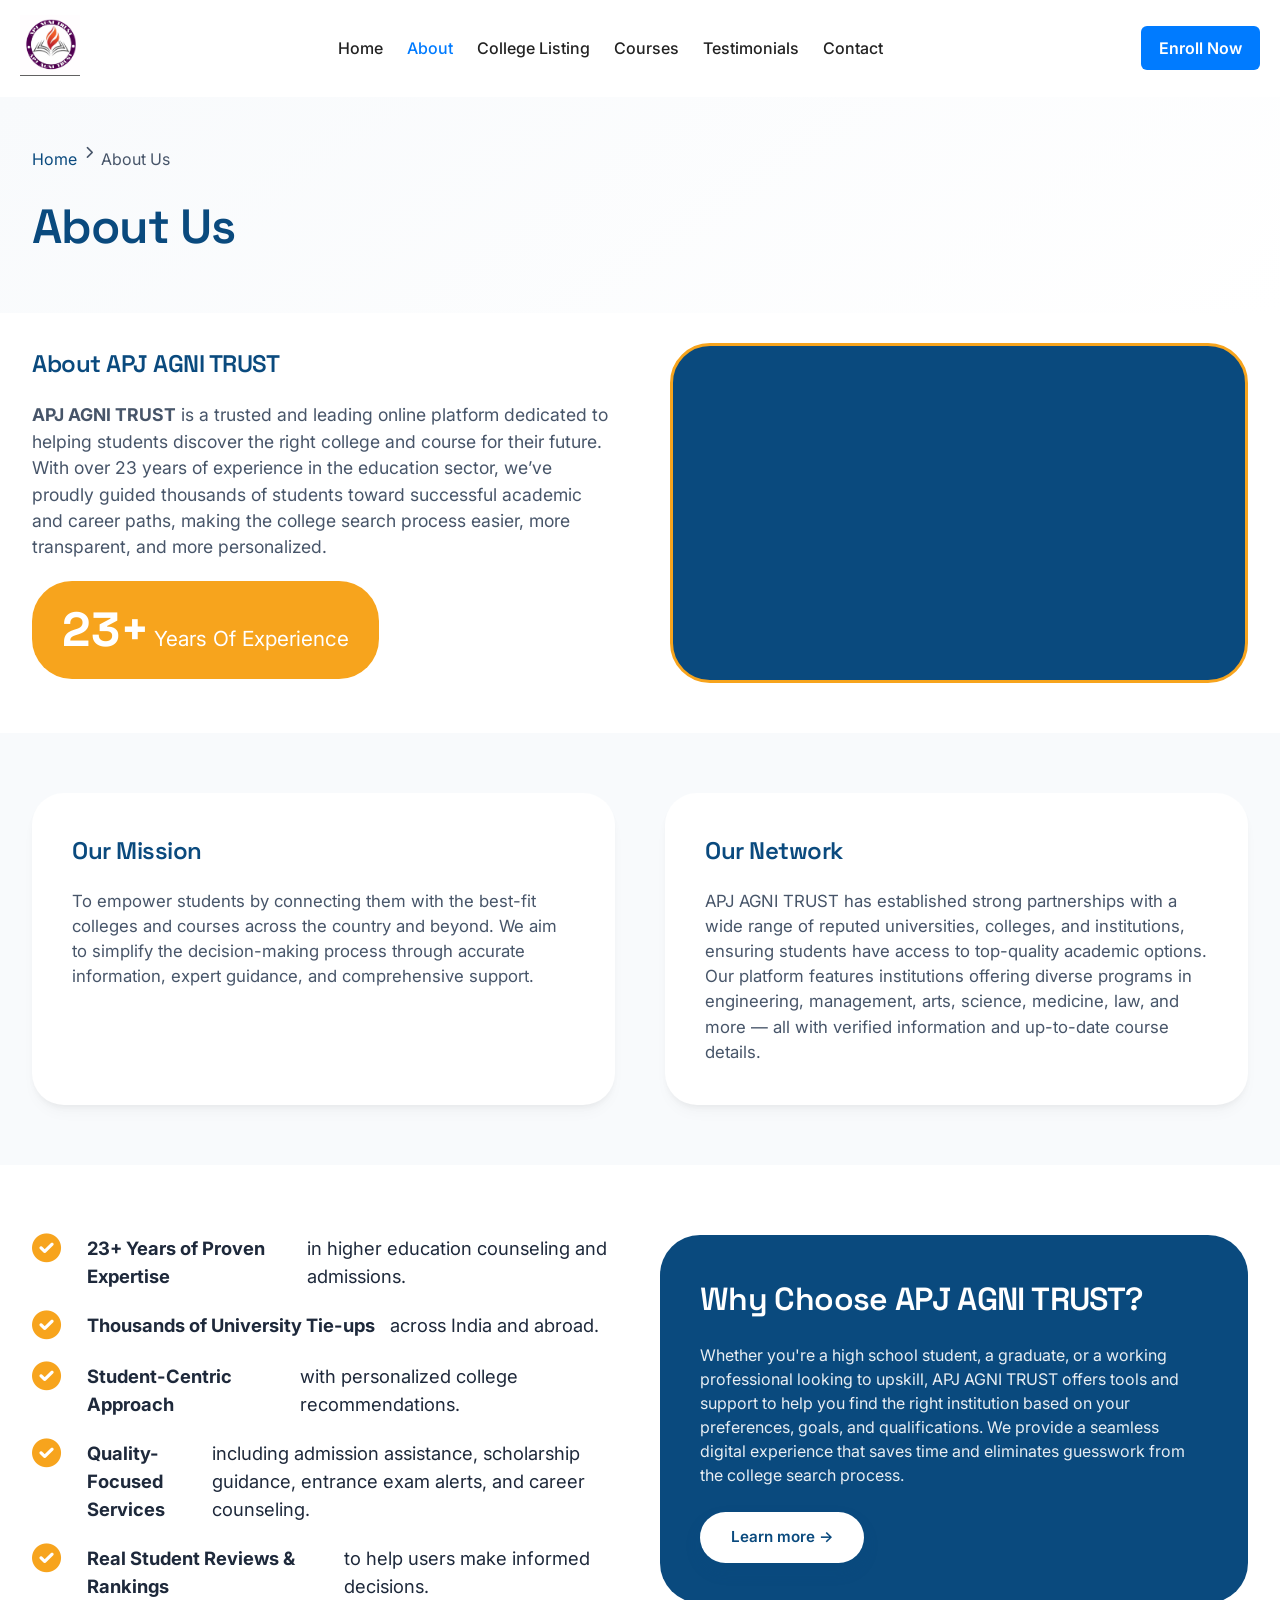
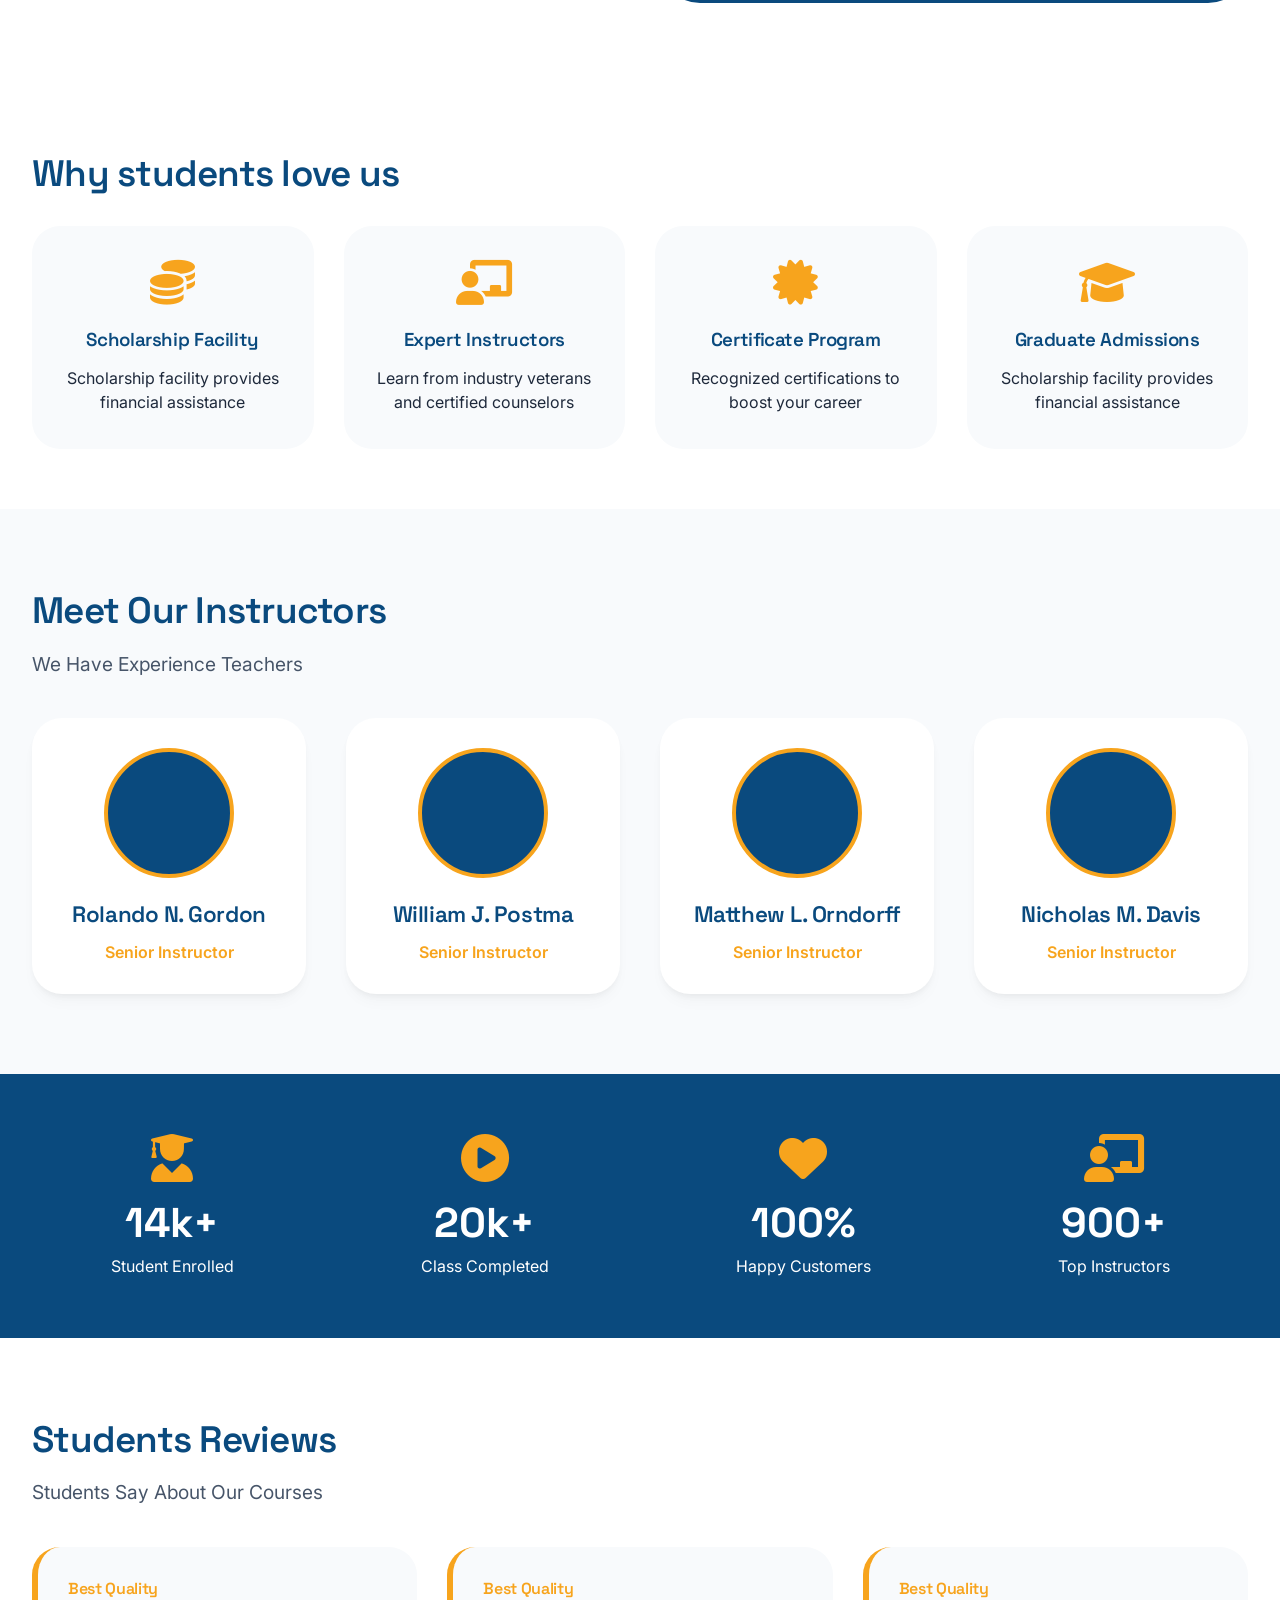
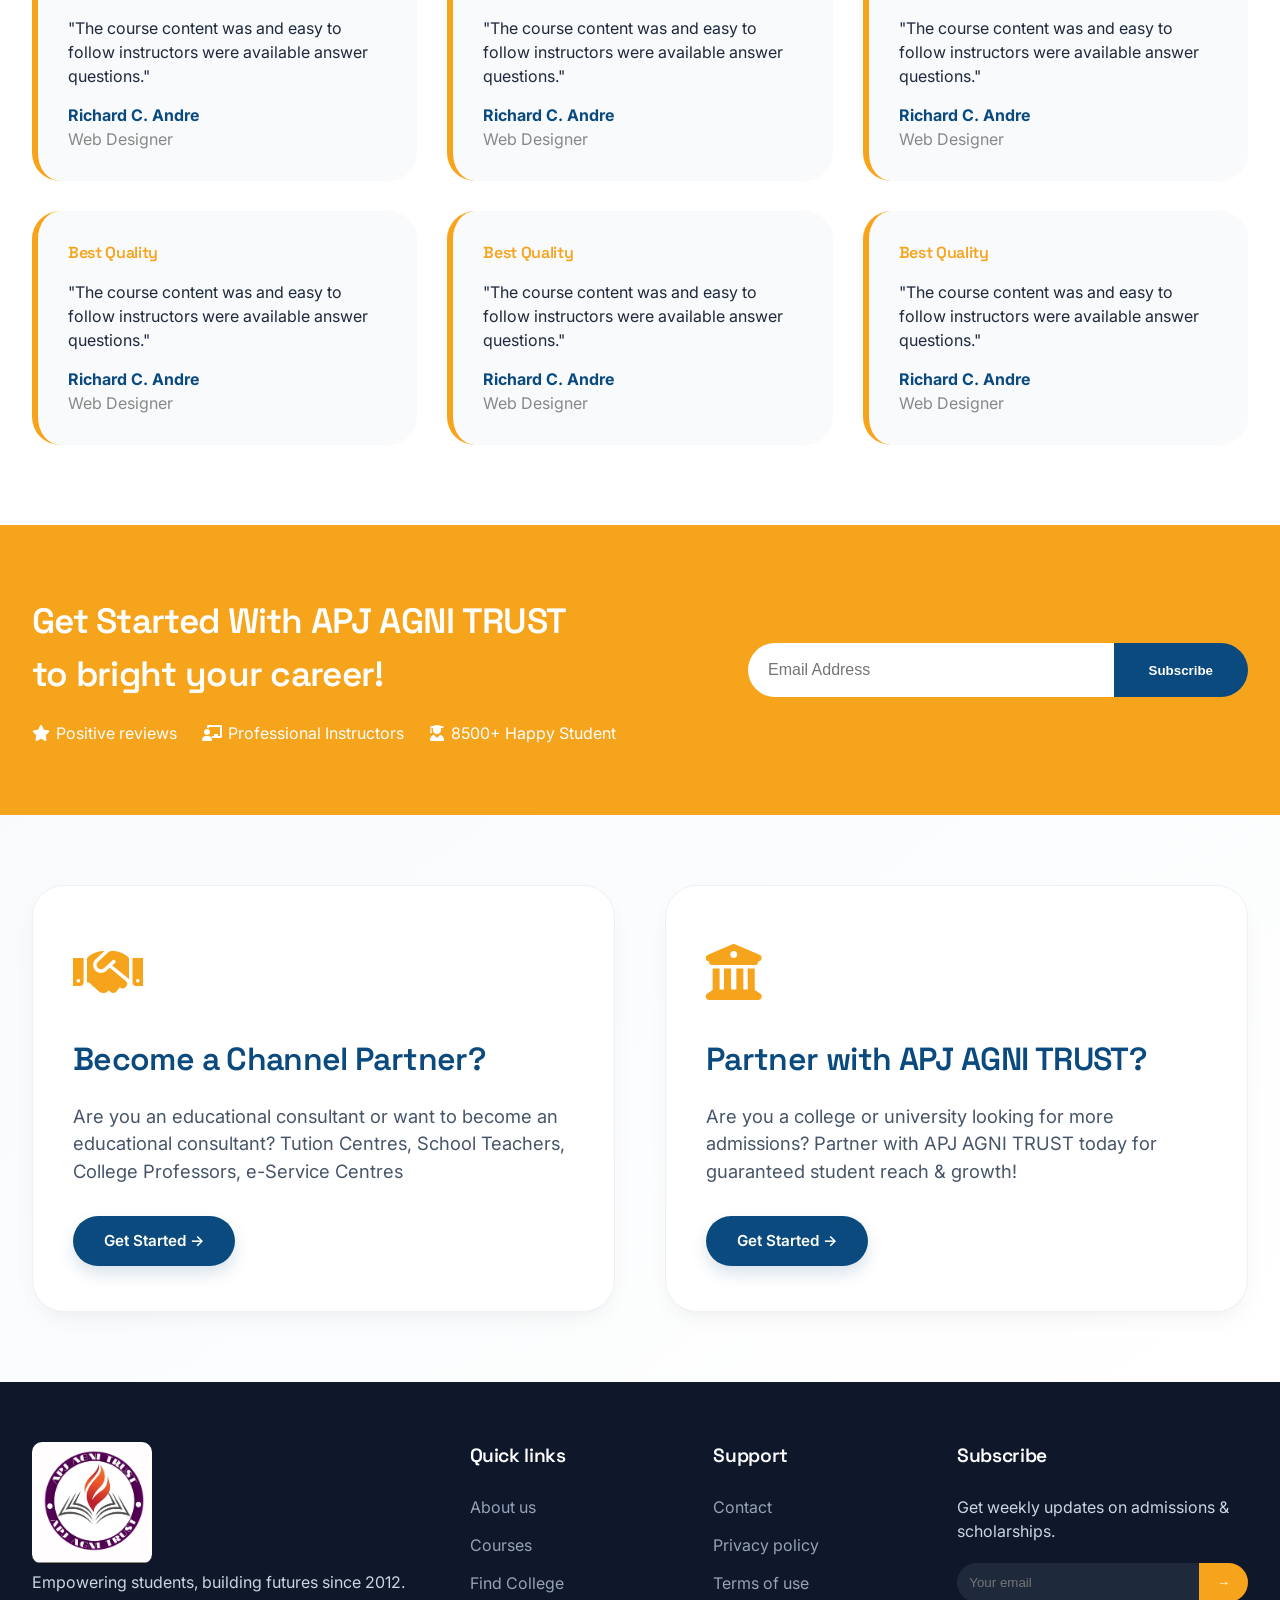
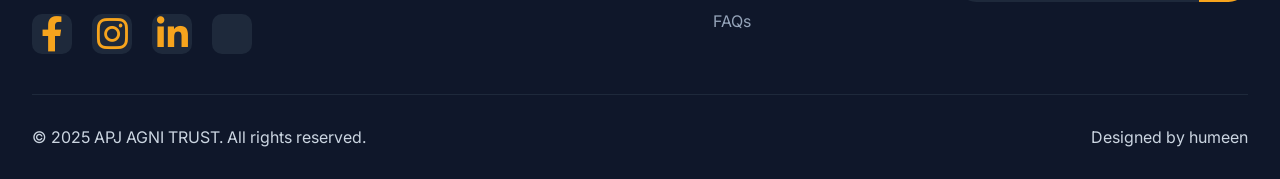
==== about.html @ 27c6a87e "first commit" ====
<!DOCTYPE html>
<html lang="en">

<head>
  <meta charset="UTF-8">
  <meta name="viewport" content="width=device-width, initial-scale=1.0">
  <title>APJ AGNI TRUST · About Us | Empowering Education</title>
  <!-- Font Awesome 6 (free) -->
  <link rel="stylesheet" href="https://cdnjs.cloudflare.com/ajax/libs/font-awesome/6.0.0-beta3/css/all.min.css">
  <!-- Google Font: Inter + Space Grotesk -->
  <link
    href="https://fonts.googleapis.com/css2?family=Inter:opsz,wght@14..32,400;14..32,500;14..32,600;14..32,700&family=Space+Grotesk:wght@400;500;600;700&display=swap"
    rel="stylesheet">
  <link rel="stylesheet" href="style.css">
</head>

<body>
  <!-- HEADER (same as homepage) -->
  <header>
    <div class="container navbar">
      <div class="logo">
        <img src="aat.jpeg" alt="logo" width="60" height="auto">
      </div>

      <div class="nav-links" id="mobileMenu">
        <a href="index.html" >Home</a>
        <a href="about.html" class="active">About</a>
        <a href="find-college.html">College Listing</a>
        <a href="courses.html">Courses</a>
        <a href="testimonials.html">Testimonials</a>
        <a href="contact.html">Contact</a>
        <a href="contact.html" class="nav-cta mobile-cta">Enroll Now</a>
      </div>

      <a href="contact.html" class="nav-cta desktop-cta">Enroll Now</a>

      <button class="menu-toggle" id="menuToggle" aria-label="Toggle menu">
        <span></span>
        <span></span>
        <span></span>
      </button>
    </div>
  </header>

<main>
    <!-- ABOUT HERO with breadcrumb -->
    <section class="about-hero">
      <div class="container">
        <div class="breadcrumb">
          <a href="#">Home</a> <i class="fas fa-chevron-right" style="font-size:0.8rem;"></i> <span>About Us</span>
        </div>
        <h1>About Us</h1>
      </div>
    </section>

    <!-- INTRO: About APJ AGNI TRUST (23+ years) -->
    <section class="intro-section">
      <div class="container about-grid">
        <div class="about-text">
          <h2>About APJ AGNI TRUST</h2>
          <p><strong>APJ AGNI TRUST</strong> is a trusted and leading online platform dedicated to helping students discover the right college and course for their future. With over 23 years of experience in the education sector, we’ve proudly guided thousands of students toward successful academic and career paths, making the college search process easier, more transparent, and more personalized.</p>
          <div class="experience-badge">
            <span class="years">23+</span> <span style="font-size:1.3rem;">Years Of Experience</span>
          </div>
        </div>
        <div class="about-image" style="background-image: url('https://placehold.co/800x700/0A4A7E/white?text=APJ+AGNI+TRUST+Team');"></div>
      </div>
    </section>

    <!-- MISSION & NETWORK -->
    <section class="mission-network">
      <div class="container mission-grid">
        <div class="mission-card">
          <h2>Our Mission</h2>
          <p>To empower students by connecting them with the best-fit colleges and courses across the country and beyond. We aim to simplify the decision-making process through accurate information, expert guidance, and comprehensive support.</p>
        </div>
        <div class="network-card">
          <h2>Our Network</h2>
          <p>APJ AGNI TRUST has established strong partnerships with a wide range of reputed universities, colleges, and institutions, ensuring students have access to top-quality academic options. Our platform features institutions offering diverse programs in engineering, management, arts, science, medicine, law, and more — all with verified information and up-to-date course details.</p>
        </div>
      </div>
    </section>

    <!-- WHAT SETS US APART (list + highlight) -->
    <section class="usp-section">
      <div class="container usp-grid">
        <ul class="usp-list">
          <li><i class="fas fa-check-circle"></i> <strong>23+ Years of Proven Expertise</strong> in higher education counseling and admissions.</li>
          <li><i class="fas fa-check-circle"></i> <strong>Thousands of University Tie-ups</strong> across India and abroad.</li>
          <li><i class="fas fa-check-circle"></i> <strong>Student-Centric Approach</strong> with personalized college recommendations.</li>
          <li><i class="fas fa-check-circle"></i> <strong>Quality-Focused Services</strong> including admission assistance, scholarship guidance, entrance exam alerts, and career counseling.</li>
          <li><i class="fas fa-check-circle"></i> <strong>Real Student Reviews & Rankings</strong> to help users make informed decisions.</li>
        </ul>
        <div class="usp-highlight">
          <h3>Why Choose APJ AGNI TRUST?</h3>
          <p>Whether you're a high school student, a graduate, or a working professional looking to upskill, APJ AGNI TRUST offers tools and support to help you find the right institution based on your preferences, goals, and qualifications. We provide a seamless digital experience that saves time and eliminates guesswork from the college search process.</p>
          <a href="#" class="btn" style="background:white; color:var(--primary);">Learn more →</a>
        </div>
      </div>
    </section>

    <!-- 4 cards (Scholarship Facility, Expert Instructors, etc) -->
    <section class="why-choose">
      <div class="container">
        <h2 class="section-title">Why students love us</h2>
        <div class="choose-grid">
          <div class="choose-card">
            <i class="fas fa-coins"></i>
            <h3>Scholarship Facility</h3>
            <p>Scholarship facility provides financial assistance</p>
          </div>
          <div class="choose-card">
            <i class="fas fa-chalkboard-user"></i>
            <h3>Expert Instructors</h3>
            <p>Learn from industry veterans and certified counselors</p>
          </div>
          <div class="choose-card">
            <i class="fas fa-certificate"></i>
            <h3>Certificate Program</h3>
            <p>Recognized certifications to boost your career</p>
          </div>
          <div class="choose-card">
            <i class="fas fa-graduation-cap"></i>
            <h3>Graduate Admissions</h3>
            <p>Scholarship facility provides financial assistance</p>
          </div>
        </div>
      </div>
    </section>

    <!-- MEET OUR INSTRUCTORS (4 teachers) -->
    <section class="instructors">
      <div class="container">
        <h2 class="section-title">Meet Our Instructors</h2>
        <p class="section-subhead">We Have Experience Teachers</p>
        <div class="instructor-grid">
          <div class="instructor-card">
            <div class="instructor-img" style="background-image: url('https://placehold.co/200x200/0A4A7E/white?text=RNG');"></div>
            <h3>Rolando N. Gordon</h3>
            <div class="instructor-title">Senior Instructor</div>
          </div>
          <div class="instructor-card">
            <div class="instructor-img" style="background-image: url('https://placehold.co/200x200/F7A41D/white?text=WJP');"></div>
            <h3>William J. Postma</h3>
            <div class="instructor-title">Senior Instructor</div>
          </div>
          <div class="instructor-card">
            <div class="instructor-img" style="background-image: url('https://placehold.co/200x200/E56B1A/white?text=MLO');"></div>
            <h3>Matthew L. Orndorff</h3>
            <div class="instructor-title">Senior Instructor</div>
          </div>
          <div class="instructor-card">
            <div class="instructor-img" style="background-image: url('https://placehold.co/200x200/0A4A7E/white?text=NMD');"></div>
            <h3>Nicholas M. Davis</h3>
            <div class="instructor-title">Senior Instructor</div>
          </div>
        </div>
      </div>
    </section>

    <!-- STATS ROW (14k+ students etc) -->
    <section class="stats-row">
      <div class="container">
        <div class="stats-flex">
          <div class="stat-block">
            <i class="fas fa-user-graduate"></i>
            <div class="number">14k+</div>
            <div>Student Enrolled</div>
          </div>
          <div class="stat-block">
            <i class="fas fa-play-circle"></i>
            <div class="number">20k+</div>
            <div>Class Completed</div>
          </div>
          <div class="stat-block">
            <i class="fas fa-heart"></i>
            <div class="number">100%</div>
            <div>Happy Customers</div>
          </div>
          <div class="stat-block">
            <i class="fas fa-chalkboard-user"></i>
            <div class="number">900+</div>
            <div>Top Instructors</div>
          </div>
        </div>
      </div>
    </section>

    <!-- STUDENT REVIEWS (6 cards) -->
    <section class="reviews-showcase">
      <div class="container">
        <h2 class="section-title">Students Reviews</h2>
        <p class="section-subhead">Students Say About Our Courses</p>
        <div class="review-slider">
          <!-- repeated 6 times as per brief -->
          <div class="review-item">
            <h4>Best Quality</h4>
            <p>"The course content was and easy to follow instructors were available answer questions."</p>
            <div class="review-author">Richard C. Andre</div>
            <span style="color:#888;">Web Designer</span>
          </div>
          <div class="review-item">
            <h4>Best Quality</h4>
            <p>"The course content was and easy to follow instructors were available answer questions."</p>
            <div class="review-author">Richard C. Andre</div>
            <span style="color:#888;">Web Designer</span>
          </div>
          <div class="review-item">
            <h4>Best Quality</h4>
            <p>"The course content was and easy to follow instructors were available answer questions."</p>
            <div class="review-author">Richard C. Andre</div>
            <span style="color:#888;">Web Designer</span>
          </div>
          <div class="review-item">
            <h4>Best Quality</h4>
            <p>"The course content was and easy to follow instructors were available answer questions."</p>
            <div class="review-author">Richard C. Andre</div>
            <span style="color:#888;">Web Designer</span>
          </div>
          <div class="review-item">
            <h4>Best Quality</h4>
            <p>"The course content was and easy to follow instructors were available answer questions."</p>
            <div class="review-author">Richard C. Andre</div>
            <span style="color:#888;">Web Designer</span>
          </div>
          <div class="review-item">
            <h4>Best Quality</h4>
            <p>"The course content was and easy to follow instructors were available answer questions."</p>
            <div class="review-author">Richard C. Andre</div>
            <span style="color:#888;">Web Designer</span>
          </div>
        </div>
      </div>
    </section>

    <!-- NEWSLETTER SUBSCRIBE -->
    <section class="newsletter">
      <div class="container newsletter-flex">
        <div>
          <h2>Get Started With APJ AGNI TRUST <br>to bright your career!</h2>
          <div class="small-stat" style="margin-top:20px;">
            <span><i class="fas fa-star" style="color:white;"></i> Positive reviews</span>
            <span><i class="fas fa-chalkboard-user"></i> Professional Instructors</span>
            <span><i class="fas fa-user-graduate"></i> 8500+ Happy Student</span>
          </div>
        </div>
        <form class="newsletter-form">
          <input type="email" placeholder="Email Address">
          <button type="submit">Subscribe</button>
        </form>
      </div>
    </section>

    <!-- PARTNER CTA (Become Channel Partner + Partner with APJ AGNI TRUST) -->
    <section class="partner-cta-section">
      <div class="container partner-flex">
        <div class="partner-card">
          <div class="partner-img"><i class="fas fa-handshake"></i></div>
          <h3>Become a Channel Partner?</h3>
          <p>Are you an educational consultant or want to become an educational consultant? Tution Centres, School Teachers, College Professors, e-Service Centres</p>
          <a href="#" class="btn">Get Started →</a>
        </div>
        <div class="partner-card">
          <div class="partner-img"><i class="fas fa-building-columns"></i></div>
          <h3>Partner with APJ AGNI TRUST?</h3>
          <p>Are you a college or university looking for more admissions? Partner with APJ AGNI TRUST today for guaranteed student reach & growth!</p>
          <a href="#" class="btn">Get Started →</a>
        </div>
      </div>
    </section>
  </main>

  <!-- FOOTER (same as homepage) -->
  <footer>
    <div class="container">
      <div class="footer-grid">
        <div class="footer-col footer-logo">
          <img src="aat.jpeg" alt="logo" width="120px" height="auto" style="border-radius: 10px;">
          <p>Empowering students, building futures since 2012.</p>
          <div class="social-icons">
            <a href="#"><i class="fab fa-facebook-f"></i></a>
            <a href="#"><i class="fab fa-instagram"></i></a>
            <a href="#"><i class="fab fa-linkedin-in"></i></a>
            <a href="#"><i class="fab fa-x-twitter"></i></a>
          </div>
        </div>
        <div class="footer-col">
          <h4>Quick links</h4>
          <ul>
            <li><a href="about.html">About us</a></li>
            <li><a href="courses.html">Courses</a></li>
            <li><a href="find-college.html">Find College</a></li>
          </ul>
        </div>
        <div class="footer-col">
          <h4>Support</h4>
          <ul>
            <li><a href="contact.html">Contact</a></li>
            <li><a href="#">Privacy policy</a></li>
            <li><a href="#">Terms of use</a></li>
            <li><a href="#">FAQs</a></li>
          </ul>
        </div>
        <div class="footer-col">
          <h4>Subscribe</h4>
          <p>Get weekly updates on admissions & scholarships.</p>
          <form style="display: flex; margin-top: 20px;">
            <input type="email" placeholder="Your email"
              style="padding: 12px; border-radius: 40px 0 0 40px; border: none; flex:1; background: #1e293b; color: white;">
            <button
              style="background: var(--secondary); border: none; border-radius: 0 40px 40px 0; padding: 0 18px; color: white; font-weight: bold;">→</button>
          </form>
        </div>
      </div>
      <div class="footer-bottom">
        <span>© 2025 APJ AGNI TRUST. All rights reserved.</span>
        <span>Designed by humeen</span>
      </div>
    </div>
  </footer>
    <script>
    const menuToggle = document.getElementById("menuToggle");
    const mobileMenu = document.getElementById("mobileMenu");
    const menuLinks = mobileMenu.querySelectorAll("a");

    menuToggle.addEventListener("click", () => {
      menuToggle.classList.toggle("active");
      mobileMenu.classList.toggle("active");
      document.body.classList.toggle("menu-open");
    });

    menuLinks.forEach(link => {
      link.addEventListener("click", () => {
        menuToggle.classList.remove("active");
        mobileMenu.classList.remove("active");
        document.body.classList.remove("menu-open");
      });
    });
  </script>
</body>

</html>
---- style.css ----
/* ---------- style.css - Consolidated styles for APJ AGNI TRUST ---------- */
/* ---------- GLOBAL & COLOR VARIABLES ---------- */
:root {
  --primary: #0A4A7E;        /* deep trust blue */
  --secondary: #F7A41D;       /* warm amber */
  --accent: #E56B1A;          /* deep orange accent */
  --gray-100: #F8FAFC;
  --gray-200: #F1F5F9;
  --gray-600: #475569;
  --gray-800: #1E293B;
  --white: #FFFFFF;
  --shadow-sm: 0 4px 6px -2px rgba(0, 0, 0, 0.05), 0 10px 15px -3px rgba(0, 0, 0, 0.03);
  --shadow-md: 0 10px 25px -5px rgba(0, 0, 0, 0.05), 0 8px 10px -6px rgba(0, 0, 0, 0.02);
  --shadow-hover: 0 25px 35px -12px rgba(10, 74, 126, 0.15);
  --radius: 18px;
  --radius-btn: 40px;
}

* {
  margin: 0;
  padding: 0;
  box-sizing: border-box;
}

body {
  background-color: var(--white);
  color: var(--gray-800);
  font-family: "Inter", sans-serif;
  font-weight: 400;
  line-height: 1.5;
  overflow-x: hidden;
}

h1, h2, h3, h4, h5 {
  font-family: "Space Grotesk", sans-serif;
  font-weight: 600;
  letter-spacing: -0.02em;
  color: var(--primary);
}

a {
  text-decoration: none;
}

.container {
  max-width: 1280px;
  margin: 0 auto;
  padding: 0 32px;
}

/* ---------- UTILITY CLASSES ---------- */
.btn {
  display: inline-block;
  font-weight: 600;
  font-size: 0.95rem;
  padding: 0.75rem 1.8rem;
  border-radius: var(--radius-btn);
  transition: all 0.2s ease;
  cursor: pointer;
  border: 2px solid transparent;
  background: var(--primary);
  color: var(--white);
  box-shadow: 0 8px 16px rgba(10, 74, 126, 0.15);
}
.btn:hover {
  background: #0c5a9c;
  transform: translateY(-2px);
  box-shadow: 0 12px 24px rgba(10, 74, 126, 0.25);
}
.btn-outline {
  background: transparent;
  border: 2px solid var(--primary);
  color: var(--primary);
  box-shadow: none;
}
.btn-outline:hover {
  background: var(--primary);
  color: white;
}
.section-title {
  font-size: 2.3rem;
  margin-bottom: 1rem;
  line-height: 1.2;
}
.section-subhead {
  font-size: 1.2rem;
  color: var(--gray-600);
  max-width: 700px;
  margin-bottom: 2.5rem;
}

/* ---------- HEADER / NAV (sticky, used on all pages) ---------- */
/* ===== HEADER BASE ===== */
header {
  width: 100%;
  position: relative;
  z-index: 1000;
  background: #fff;
}

.navbar {
  display: flex;
  align-items: center;
  justify-content: space-between;
  gap: 20px;
  padding: 15px 20px;
}

.nav-links {
  display: flex;
  align-items: center;
  gap: 24px;
}

.nav-links a {
  text-decoration: none;
  color: #222;
  font-weight: 500;
}

.nav-links a.active {
  color: #007bff;
}

.nav-cta {
  text-decoration: none;
  background: #007bff;
  color: #fff;
  padding: 10px 18px;
  border-radius: 6px;
  font-weight: 600;
}

.menu-toggle {
  display: none;
  background: none;
  border: none;
  cursor: pointer;
  width: 32px;
  height: 28px;
  padding: 0;
  position: relative;
  z-index: 1101;
}

.menu-toggle span {
  display: block;
  width: 100%;
  height: 3px;
  background: #222;
  margin: 6px 0;
  border-radius: 2px;
  transition: all 0.3s ease;
}

.mobile-cta {
  display: none;
}

/* ===== MOBILE ONLY ===== */
@media (max-width: 767px) {
  .desktop-cta {
    display: none;
  }

  .menu-toggle {
    display: block;
  }

  .nav-links {
    position: fixed;
    top: 0;
    left: -100%;
    width: 100%;
    height: 100vh;
    background: #ffffff;
    display: flex;
    flex-direction: column;
    justify-content: center;
    align-items: center;
    gap: 28px;
    transition: left 0.35s ease;
    z-index: 1100;
  }

  .nav-links a {
    font-size: 24px;
    font-weight: 600;
  }

  .nav-links.active {
    left: 0;
  }

  .mobile-cta {
    display: inline-block;
    margin-top: 10px;
  }

  /* Hamburger animation */
  .menu-toggle.active span:nth-child(1) {
    transform: translateY(9px) rotate(45deg);
  }

  .menu-toggle.active span:nth-child(2) {
    opacity: 0;
  }

  .menu-toggle.active span:nth-child(3) {
    transform: translateY(-9px) rotate(-45deg);
  }

  body.menu-open {
    overflow: hidden;
  }
}

/* ---------- PAGE HEADER / BREADCRUMB (shared) ---------- */
.page-header {
  background: linear-gradient(145deg, #F8FAFC, #FFFFFF);
  padding: 40px 0 20px;
}
.breadcrumb {
  display: flex;
  gap: 8px;
  color: var(--gray-600);
  margin-bottom: 20px;
}
.breadcrumb a {
  color: var(--primary);
}

/* ---------- FOOTER (shared) ---------- */
footer {
  background: #0f172a;
  color: #cbd5e1;
  padding: 60px 0 30px;
}
.footer-grid {
  display: grid;
  grid-template-columns: 2fr 1fr 1fr 1.5fr;
  gap: 50px;
  margin-bottom: 40px;
}
.footer-logo i {
  color: var(--secondary);
  font-size: 2.2rem;
}
.footer-logo span {
  color: white;
  font-size: 1.8rem;
  font-weight: 700;
  font-family: "Space Grotesk";
}
.social-icons {
  display: flex;
  gap: 20px;
  margin-top: 20px;
}
.social-icons a {
  color: #94a3b8;
  background: #1e293b;
  width: 40px;
  height: 40px;
  border-radius: 10px;
  display: inline-flex;
  align-items: center;
  justify-content: center;
}
.social-icons a:hover {
  background: var(--secondary);
  color: white;
}
.footer-col h4 {
  color: white;
  font-size: 1.2rem;
  margin-bottom: 24px;
}
.footer-col ul {
  list-style: none;
}
.footer-col li {
  margin-bottom: 14px;
}
.footer-col a {
  color: #94a3b8;
}
.footer-col a:hover {
  color: var(--secondary);
}
.footer-bottom {
  border-top: 1px solid #1e293b;
  padding-top: 30px;
  display: flex;
  justify-content: space-between;
}

/* ---------- HERO SLIDER (homepage) ---------- */
.hero-slider {
  position: relative;
  height: 600px;
  overflow: hidden;
}
.slides-container {
  height: 100%;
  position: relative;
}
.slide {
  position: absolute;
  top: 0;
  left: 0;
  width: 100%;
  height: 100%;
  background-size: cover;
  background-position: center;
  opacity: 0;
  transition: opacity 1s ease-in-out;
  display: flex;
  align-items: center;
}
.slide.active {
  opacity: 1;
  z-index: 10;
}
.slide::before {
  content: '';
  position: absolute;
  top: 0;
  left: 0;
  width: 100%;
  height: 100%;
  background: linear-gradient(90deg, rgba(0, 0, 0, 0.6) 0%, rgba(0, 0, 0, 0.2) 70%);
  z-index: 1;
}
.slide-content {
  position: relative;
  z-index: 20;
  color: white;
  max-width: 700px;
  margin-left: 10%;
}
.slide-subtitle {
  font-size: 1.2rem;
  text-transform: uppercase;
  letter-spacing: 2px;
  color: var(--secondary);
  margin-bottom: 12px;
}
.slide-title {
  font-size: 3.5rem;
  font-weight: 700;
  line-height: 1.1;
  color: white;
  margin-bottom: 20px;
}
.slide-heading {
  font-size: 1.3rem;
  opacity: 0.9;
  max-width: 600px;
}
.slider-dots {
  position: absolute;
  bottom: 30px;
  left: 50%;
  transform: translateX(-50%);
  z-index: 30;
  display: flex;
  gap: 12px;
}
.dot {
  width: 14px;
  height: 14px;
  border-radius: 50%;
  background: rgba(255, 255, 255, 0.4);
  cursor: pointer;
  transition: 0.2s;
}
.dot.active {
  background: var(--secondary);
  transform: scale(1.2);
}

/* ---------- COLLEGE GRID (used on homepage & listing) ---------- */
.college-grid-section {
  padding: 80px 0 50px;
}
.college-grid {
  display: grid;
  grid-template-columns: repeat(auto-fit, minmax(260px, 1fr));
  gap: 30px;
  margin-top: 30px;
}
.college-card {
  background: white;
  border-radius: 24px;
  overflow: hidden;
  box-shadow: var(--shadow-sm);
  transition: 0.25s;
  border: 1px solid #eef2f6;
}
.college-card:hover {
  transform: translateY(-8px);
  box-shadow: var(--shadow-hover);
  border-bottom: 4px solid var(--secondary);
}
.card-img {
  height: 170px;
  background-size: cover;
  background-position: center;
}
.card-content {
  padding: 22px 20px;
}
.univ-name {
  font-size: 0.8rem;
  text-transform: uppercase;
  letter-spacing: 0.5px;
  color: var(--secondary);
  font-weight: 700;
}
.college-name {
  font-size: 1.3rem;
  margin: 8px 0 4px;
  color: var(--primary);
}
.location {
  color: var(--gray-600);
  font-size: 0.9rem;
  margin-bottom: 12px;
}
.location i {
  color: var(--secondary);
  width: 18px;
}
.course-tag {
  background: #EFF6FF;
  padding: 6px 14px;
  border-radius: 30px;
  font-size: 0.8rem;
  font-weight: 600;
  color: var(--primary);
  display: inline-block;
  margin: 6px 4px 0 0;
}
.card-footer {
  display: flex;
  justify-content: space-between;
  align-items: center;
  margin-top: 20px;
}
.enroll-btn {
  background: var(--primary);
  color: white;
  padding: 8px 18px;
  border-radius: 30px;
  font-size: 0.85rem;
  font-weight: 600;
}
.enroll-btn:hover {
  background: var(--secondary);
}

/* ---------- FEATURES CATEGORY GRID (homepage) ---------- */
.features-section {
  padding: 60px 0;
  background: var(--gray-100);
}
.category-grid {
  display: grid;
  grid-template-columns: repeat(auto-fit, minmax(150px, 1fr));
  gap: 25px;
  text-align: center;
}
.category-item {
  background: white;
  padding: 28px 12px;
  border-radius: 28px;
  transition: 0.2s;
  box-shadow: var(--shadow-sm);
}
.category-item i {
  font-size: 2.5rem;
  color: var(--secondary);
  margin-bottom: 15px;
}
.category-item h4 {
  font-size: 1.3rem;
  margin-bottom: 6px;
}
.category-item p {
  color: var(--primary);
  font-weight: 600;
}

/* ---------- CARD ROW (Low Fees, Counseling etc) ---------- */
.card-row {
  padding: 70px 0;
}
.row-grid {
  display: grid;
  grid-template-columns: repeat(auto-fit, minmax(220px, 1fr));
  gap: 30px;
}
.info-card {
  background: var(--white);
  padding: 35px 25px;
  border-radius: 28px;
  box-shadow: var(--shadow-sm);
  border: 1px solid #eef2f6;
  transition: 0.2s;
}
.info-card:hover {
  border-bottom: 4px solid var(--secondary);
}
.info-card i {
  font-size: 2.3rem;
  color: var(--secondary);
  margin-bottom: 20px;
}
.info-card h3 {
  margin-bottom: 12px;
}

/* ---------- QUICK STATS (homepage & about) ---------- */
.quick-stats {
  background: var(--primary);
  padding: 60px 0;
  color: white;
}
.stats-grid {
  display: flex;
  justify-content: space-around;
  flex-wrap: wrap;
  gap: 30px;
}
.stat-item {
  text-align: center;
}
.stat-item i {
  font-size: 3rem;
  color: var(--secondary);
  margin-bottom: 12px;
}
.stat-number {
  font-size: 2.6rem;
  font-weight: 700;
  font-family: "Space Grotesk";
  color: white;
}
.stat-label {
  font-size: 1.1rem;
  opacity: 0.9;
}

/* ---------- REVIEWS SECTION (homepage) ---------- */
.reviews-section {
  padding: 80px 0;
  background: white;
}
.review-grid {
  display: grid;
  grid-template-columns: repeat(auto-fit, minmax(300px, 1fr));
  gap: 30px;
  margin-top: 30px;
}
.review-card {
  background: var(--gray-100);
  border-radius: 28px;
  padding: 30px;
  transition: 0.2s;
}
.review-card:hover {
  background: white;
  box-shadow: var(--shadow-hover);
}
.review-rating {
  color: #fbbf24;
  font-size: 1.2rem;
  margin-bottom: 15px;
}
.review-text {
  font-style: italic;
  margin-bottom: 20px;
  color: var(--gray-800);
}
.review-author {
  font-weight: 700;
  color: var(--primary);
}

/* ---------- PARTNER CTA SECTION (shared) ---------- */
.partner-section, .partner-cta-section {
  padding: 70px 0;
  background: linear-gradient(145deg, #F8FAFC, #FFFFFF);
}
.partner-flex {
  display: grid;
  grid-template-columns: 1fr 1fr;
  gap: 50px;
}
.partner-card {
  background: white;
  border-radius: 32px;
  padding: 45px 40px;
  box-shadow: var(--shadow-md);
  border: 1px solid #eef2f6;
}
.partner-card h3 {
  font-size: 2rem;
  margin-bottom: 20px;
}
.partner-card p {
  color: var(--gray-600);
  margin-bottom: 30px;
  font-size: 1.15rem;
}
.partner-img {
  font-size: 3.5rem;
  color: var(--secondary);
  margin-bottom: 20px;
}

/* ---------- ABOUT PAGE SPECIFIC ---------- */
.about-hero {
  background: linear-gradient(145deg, #F8FAFC, #FFFFFF);
  padding: 50px 0 30px;
}
.about-hero h1 {
  font-size: 3rem;
  margin-bottom: 20px;
}
.intro-section {
  padding: 30px 0 50px;
}
.about-grid {
  display: grid;
  grid-template-columns: 1fr 1fr;
  gap: 60px;
  align-items: center;
}
.about-text p {
  margin: 20px 0 20px;
  color: var(--gray-600);
  font-size: 1.1rem;
}
.experience-badge {
  background: var(--secondary);
  color: white;
  padding: 25px 30px;
  border-radius: 40px;
  display: inline-block;
  text-align: center;
}
.experience-badge .years {
  font-size: 3rem;
  font-weight: 700;
  font-family: "Space Grotesk";
  line-height: 1;
}
.about-image {
  background: var(--primary);
  border-radius: 40px;
  min-height: 340px;
  background-size: cover;
  background-position: center;
  border: 3px solid var(--secondary);
}
.mission-network {
  padding: 60px 0;
  background: var(--gray-100);
}
.mission-grid {
  display: grid;
  grid-template-columns: 1fr 1fr;
  gap: 50px;
}
.mission-card, .network-card {
  background: white;
  padding: 40px;
  border-radius: 32px;
  box-shadow: var(--shadow-sm);
}
.mission-card h2, .network-card h2 {
  margin-bottom: 20px;
}
.mission-card p, .network-card p {
  color: var(--gray-600);
  font-size: 1.05rem;
}
.usp-section {
  padding: 70px 0;
}
.usp-grid {
  display: grid;
  grid-template-columns: 1fr 1fr;
  gap: 40px;
  align-items: start;
}
.usp-list {
  list-style: none;
}
.usp-list li {
  margin-bottom: 22px;
  font-size: 1.15rem;
  display: flex;
  gap: 15px;
  align-items: flex-start;
}
.usp-list li i {
  color: var(--secondary);
  font-size: 1.8rem;
  min-width: 40px;
}
.usp-highlight {
  background: var(--primary);
  color: white;
  padding: 40px;
  border-radius: 40px;
}
.usp-highlight h3 {
  color: white;
  font-size: 2rem;
  margin-bottom: 20px;
}
.usp-highlight p {
  color: rgba(255, 255, 255, 0.9);
  margin-bottom: 25px;
}
.why-choose {
  padding: 60px 0;
  background: white;
}
.choose-grid {
  display: grid;
  grid-template-columns: repeat(auto-fit, minmax(240px, 1fr));
  gap: 30px;
  margin-top: 30px;
}
.choose-card {
  background: var(--gray-100);
  padding: 35px 25px;
  border-radius: 28px;
  text-align: center;
  transition: 0.2s;
}
.choose-card i {
  font-size: 2.8rem;
  color: var(--secondary);
  margin-bottom: 20px;
}
.choose-card h3 {
  margin-bottom: 12px;
}
.instructors {
  padding: 80px 0;
  background: var(--gray-100);
}
.instructor-grid {
  display: grid;
  grid-template-columns: repeat(auto-fit, minmax(220px, 1fr));
  gap: 40px;
  margin-top: 40px;
}
.instructor-card {
  background: white;
  border-radius: 30px;
  padding: 30px 20px;
  text-align: center;
  box-shadow: var(--shadow-sm);
}
.instructor-img {
  width: 130px;
  height: 130px;
  background: var(--primary);
  border-radius: 50%;
  margin: 0 auto 20px;
  background-size: cover;
  background-position: center;
  border: 4px solid var(--secondary);
}
.instructor-card h3 {
  font-size: 1.4rem;
}
.instructor-title {
  color: var(--secondary);
  font-weight: 600;
  margin-top: 8px;
}
.stats-row {
  background: var(--primary);
  padding: 60px 0;
  color: white;
}
.stats-flex {
  display: flex;
  justify-content: space-around;
  flex-wrap: wrap;
  gap: 30px;
}
.stat-block {
  text-align: center;
}
.stat-block i {
  font-size: 3rem;
  color: var(--secondary);
  margin-bottom: 10px;
}
.stat-block .number {
  font-size: 2.6rem;
  font-weight: 700;
  font-family: "Space Grotesk";
}
.reviews-showcase {
  padding: 80px 0;
}
.review-slider {
  display: grid;
  grid-template-columns: repeat(auto-fit, minmax(300px, 1fr));
  gap: 30px;
  margin-top: 30px;
}
.review-item {
  background: var(--gray-100);
  border-radius: 28px;
  padding: 30px;
  border-left: 6px solid var(--secondary);
}
.review-item h4 {
  color: var(--secondary);
  margin-bottom: 8px;
}
.review-item p {
  margin: 15px 0;
}
.review-author {
  font-weight: 700;
  color: var(--primary);
}
.partners {
  padding: 60px 0;
  background: white;
}
.partner-heading {
  display: flex;
  align-items: center;
  gap: 50px;
  flex-wrap: wrap;
  margin-bottom: 40px;
}
.partner-logos {
  display: flex;
  flex-wrap: wrap;
  gap: 40px;
  align-items: center;
  justify-content: center;
}
.partner-logos i {
  font-size: 3rem;
  color: var(--gray-600);
  opacity: 0.6;
  transition: 0.2s;
}
.partner-logos span {
  font-size: 1.5rem;
  font-weight: 700;
  color: var(--primary);
  opacity: 0.7;
}
.newsletter {
  background: var(--secondary);
  padding: 70px 0;
  color: white;
}
.newsletter-flex {
  display: flex;
  justify-content: space-between;
  align-items: center;
  flex-wrap: wrap;
  gap: 30px;
}
.newsletter h2 {
  color: white;
  font-size: 2.2rem;
}
.newsletter .small-stat {
  display: flex;
  gap: 25px;
}
.newsletter .small-stat span {
  display: flex;
  align-items: center;
  gap: 6px;
}
.newsletter-form {
  display: flex;
  width: 100%;
  max-width: 500px;
}
.newsletter-form input {
  flex: 1;
  padding: 18px 20px;
  border: none;
  border-radius: 50px 0 0 50px;
  font-size: 1rem;
}
.newsletter-form button {
  background: var(--primary);
  color: white;
  border: none;
  padding: 0 35px;
  border-radius: 0 50px 50px 0;
  font-weight: 700;
  cursor: pointer;
}

/* ---------- COLLEGE LISTING (filter sidebar) ---------- */
.listing-section {
  padding: 40px 0 80px;
}
.listing-wrapper {
  display: grid;
  grid-template-columns: 360px 1fr;
  gap: 40px;
  align-items: start;
}
.filter-sidebar {
  background: white;
  border-radius: 28px;
  padding: 25px 20px;
  box-shadow: var(--shadow-sm);
  border: 1px solid #eef2f6;
  position: sticky;
  top: 100px;
  max-height: calc(100vh - 120px);
  overflow-y: auto;
}
.filter-sidebar::-webkit-scrollbar {
  width: 5px;
}
.filter-sidebar::-webkit-scrollbar-track {
  background: #f1f1f1;
  border-radius: 10px;
}
.filter-sidebar::-webkit-scrollbar-thumb {
  background: var(--secondary);
  border-radius: 10px;
}
.filter-group {
  margin-bottom: 28px;
  border-bottom: 1px solid #eef2f6;
  padding-bottom: 20px;
}
.filter-group h4 {
  font-size: 1.2rem;
  margin-bottom: 16px;
  display: flex;
  align-items: center;
  gap: 8px;
  color: var(--primary);
}
.filter-options {
  display: flex;
  flex-direction: column;
  gap: 12px;
}
.filter-check {
  display: flex;
  align-items: center;
  gap: 10px;
  font-size: 0.95rem;
  cursor: pointer;
}
.filter-check input[type="checkbox"] {
  width: 18px;
  height: 18px;
  accent-color: var(--secondary);
}
.filter-count {
  margin-left: auto;
  color: var(--gray-600);
  font-size: 0.85rem;
}
.clear-filters {
  background: transparent;
  border: 1px solid var(--primary);
  color: var(--primary);
  padding: 12px;
  border-radius: 30px;
  width: 100%;
  font-weight: 600;
  cursor: pointer;
  transition: 0.2s;
  margin-top: 15px;
}
.clear-filters:hover {
  background: var(--primary);
  color: white;
}
.results-header {
  display: flex;
  justify-content: space-between;
  align-items: center;
  margin-bottom: 25px;
  flex-wrap: wrap;
}
.course-tags {
  display: flex;
  flex-wrap: wrap;
  gap: 8px;
  margin: 12px 0;
}
.tag {
  background: #EFF6FF;
  padding: 5px 12px;
  border-radius: 30px;
  font-size: 0.75rem;
  font-weight: 600;
  color: var(--primary);
}
.meta-footer {
  display: flex;
  justify-content: space-between;
  align-items: center;
  margin-top: 15px;
  border-top: 1px solid #eef2f6;
  padding-top: 15px;
}
.meta-footer span {
  color: var(--gray-600);
  font-size: 0.9rem;
}
.enroll-link {
  color: var(--secondary);
  font-weight: 600;
}

/* ---------- COURSES PAGE (tabs, course cards) ---------- */
.course-tabs {
  padding: 30px 0 10px;
}
.tab-container {
  display: flex;
  flex-wrap: wrap;
  gap: 15px;
  justify-content: center;
}
.tab-btn {
  background: transparent;
  border: 2px solid var(--primary);
  color: var(--primary);
  padding: 12px 28px;
  border-radius: 50px;
  font-weight: 600;
  cursor: pointer;
  transition: 0.2s;
  font-size: 1rem;
}
.tab-btn.active, .tab-btn:hover {
  background: var(--primary);
  color: white;
}
.courses-section {
  padding: 40px 0 80px;
}
.course-grid {
  display: grid;
  grid-template-columns: repeat(auto-fill, minmax(320px, 1fr));
  gap: 30px;
  margin-top: 30px;
}
.course-card {
  background: white;
  border-radius: 24px;
  overflow: hidden;
  box-shadow: var(--shadow-sm);
  transition: 0.25s;
  border: 1px solid #eef2f6;
  display: flex;
  flex-direction: column;
}
.course-card:hover {
  transform: translateY(-8px);
  box-shadow: var(--shadow-hover);
  border-bottom: 4px solid var(--secondary);
}
.card-header {
  background: var(--primary);
  padding: 25px 20px;
  color: white;
}
.card-header h3 {
  color: white;
  font-size: 1.6rem;
  margin-bottom: 8px;
}
.card-header .degree-type {
  display: inline-block;
  background: var(--secondary);
  padding: 5px 15px;
  border-radius: 30px;
  font-size: 0.8rem;
  font-weight: 600;
  letter-spacing: 0.5px;
}
.card-body {
  padding: 25px 20px;
  flex: 1;
}
.card-meta {
  display: flex;
  gap: 20px;
  margin-bottom: 15px;
  color: var(--gray-600);
  font-size: 0.95rem;
}
.card-meta i {
  color: var(--secondary);
  width: 20px;
}
.card-desc {
  color: var(--gray-600);
  margin-bottom: 20px;
  line-height: 1.5;
}
.card-footer {
  padding: 20px;
  border-top: 1px solid #eef2f6;
  display: flex;
  justify-content: space-between;
  align-items: center;
}
.duration {
  display: flex;
  align-items: center;
  gap: 6px;
  color: var(--primary);
  font-weight: 600;
}
.enroll-link {
  background: var(--secondary);
  color: white;
  padding: 10px 22px;
  border-radius: 40px;
  font-weight: 600;
  transition: 0.2s;
}
.enroll-link:hover {
  background: var(--primary);
}
.featured-programs {
  background: var(--gray-100);
  padding: 60px 0;
}
.featured-grid {
  display: grid;
  grid-template-columns: repeat(auto-fit, minmax(250px, 1fr));
  gap: 25px;
  margin-top: 30px;
}
.featured-item {
  background: white;
  border-radius: 20px;
  padding: 30px;
  text-align: center;
  box-shadow: var(--shadow-sm);
}
.featured-item i {
  font-size: 2.5rem;
  color: var(--secondary);
  margin-bottom: 15px;
}

/* ---------- TESTIMONIALS PAGE ---------- */
.rating-overview {
  padding: 30px 0 20px;
}
.rating-grid {
  display: flex;
  flex-wrap: wrap;
  justify-content: space-around;
  align-items: center;
  background: var(--gray-100);
  border-radius: 60px;
  padding: 30px 40px;
  gap: 30px;
}
.rating-main {
  text-align: center;
}
.rating-main .big-number {
  font-size: 4rem;
  font-weight: 700;
  font-family: "Space Grotesk";
  color: var(--primary);
  line-height: 1;
}
.rating-stars {
  color: #fbbf24;
  font-size: 1.6rem;
  letter-spacing: 5px;
  margin: 10px 0;
}
.rating-main p {
  color: var(--gray-600);
}
.rating-breakdown {
  display: flex;
  gap: 40px;
  flex-wrap: wrap;
}
.breakdown-item {
  text-align: center;
}
.breakdown-item .stat {
  font-size: 1.8rem;
  font-weight: 700;
  color: var(--secondary);
}
.testimonials-section {
  padding: 40px 0 80px;
}
.testimonial-grid {
  display: grid;
  grid-template-columns: repeat(auto-fill, minmax(340px, 1fr));
  gap: 30px;
  margin-top: 30px;
}
.testimonial-card {
  background: white;
  border-radius: 28px;
  padding: 30px;
  box-shadow: var(--shadow-sm);
  border: 1px solid #eef2f6;
  transition: 0.25s;
  display: flex;
  flex-direction: column;
}
.testimonial-card:hover {
  transform: translateY(-8px);
  box-shadow: var(--shadow-hover);
  border-bottom: 4px solid var(--secondary);
}
.card-rating {
  color: #fbbf24;
  font-size: 1.2rem;
  letter-spacing: 3px;
  margin-bottom: 15px;
}
.testimonial-text {
  font-size: 1.05rem;
  line-height: 1.6;
  color: var(--gray-600);
  margin-bottom: 25px;
  flex: 1;
  font-style: italic;
}
.testimonial-text i {
  color: var(--secondary);
  opacity: 0.5;
  margin-right: 5px;
}
.testimonial-author {
  display: flex;
  align-items: center;
  gap: 15px;
  border-top: 1px solid #eef2f6;
  padding-top: 20px;
}
.author-avatar {
  width: 60px;
  height: 60px;
  background: var(--primary);
  border-radius: 50%;
  display: flex;
  align-items: center;
  justify-content: center;
  color: white;
  font-size: 1.8rem;
  border: 3px solid var(--secondary);
}
.author-info h4 {
  font-size: 1.2rem;
  margin-bottom: 4px;
}
.author-info p {
  color: var(--gray-600);
  font-size: 0.9rem;
}
.course-badge {
  background: var(--secondary);
  color: white;
  padding: 4px 12px;
  border-radius: 30px;
  font-size: 0.75rem;
  font-weight: 600;
  display: inline-block;
  margin-top: 8px;
}
.video-section {
  background: var(--gray-100);
  padding: 70px 0;
}
.video-grid {
  display: grid;
  grid-template-columns: 1fr 1fr;
  gap: 50px;
  align-items: center;
}
.video-content h2 {
  font-size: 2.2rem;
  margin-bottom: 20px;
}
.video-content p {
  color: var(--gray-600);
  font-size: 1.15rem;
  margin-bottom: 30px;
}
.video-thumbnail {
  background: var(--primary);
  border-radius: 40px;
  padding: 40px;
  text-align: center;
  color: white;
  border: 3px solid var(--secondary);
}
.play-button {
  width: 80px;
  height: 80px;
  background: var(--secondary);
  border-radius: 50%;
  display: flex;
  align-items: center;
  justify-content: center;
  margin: 0 auto 20px;
  font-size: 2rem;
  cursor: pointer;
  transition: 0.2s;
}
.play-button:hover {
  transform: scale(1.1);
  background: var(--primary);
}
.stats-summary {
  padding: 60px 0;
  background: white;
}

/* ---------- CONTACT PAGE ---------- */
.contact-section {
  padding: 60px 0;
}
.contact-grid {
  display: grid;
  grid-template-columns: 1fr 1fr;
  gap: 50px;
  align-items: start;
}
.contact-info {
  background: var(--gray-100);
  border-radius: 32px;
  padding: 40px;
}
.info-item {
  display: flex;
  gap: 20px;
  margin-bottom: 35px;
  align-items: flex-start;
}
.info-icon {
  width: 55px;
  height: 55px;
  background: var(--white);
  border-radius: 50%;
  display: flex;
  align-items: center;
  justify-content: center;
  color: var(--secondary);
  font-size: 1.6rem;
  box-shadow: var(--shadow-sm);
}
.info-content h4 {
  font-size: 1.3rem;
  margin-bottom: 8px;
}
.info-content p, .info-content a {
  color: var(--gray-600);
  line-height: 1.6;
  transition: 0.2s;
}
.info-content a:hover {
  color: var(--secondary);
}
.social-links {
  display: flex;
  gap: 20px;
  margin-top: 20px;
}
.social-links a {
  width: 48px;
  height: 48px;
  background: var(--white);
  border-radius: 50%;
  display: flex;
  align-items: center;
  justify-content: center;
  color: var(--primary);
  font-size: 1.4rem;
  transition: 0.2s;
  box-shadow: var(--shadow-sm);
}
.social-links a:hover {
  background: var(--secondary);
  color: white;
  transform: translateY(-4px);
}
.contact-form {
  background: white;
  border-radius: 32px;
  padding: 40px;
  box-shadow: var(--shadow-md);
  border: 1px solid #eef2f6;
}
.form-group {
  margin-bottom: 22px;
}
.form-group label {
  display: block;
  margin-bottom: 8px;
  font-weight: 500;
  color: var(--primary);
}
.form-control {
  width: 100%;
  padding: 15px 18px;
  border: 1px solid #e2e8f0;
  border-radius: 16px;
  font-size: 1rem;
  transition: 0.2s;
}
.form-control:focus {
  outline: none;
  border-color: var(--secondary);
  box-shadow: 0 0 0 3px rgba(247, 164, 29, 0.1);
}
textarea.form-control {
  min-height: 140px;
  resize: vertical;
}
.terms {
  display: flex;
  align-items: center;
  gap: 12px;
  margin: 25px 0;
  font-size: 0.95rem;
}
.terms input {
  width: 18px;
  height: 18px;
  accent-color: var(--secondary);
}
.submit-btn {
  background: var(--primary);
  color: white;
  border: none;
  padding: 16px 30px;
  border-radius: 50px;
  font-weight: 600;
  font-size: 1.1rem;
  cursor: pointer;
  width: 100%;
  transition: 0.2s;
}
.submit-btn:hover {
  background: var(--secondary);
}
.map-section {
  padding: 20px 0 60px;
}
.map-container {
  width: 100%;
  height: 400px;
  border-radius: 32px;
  overflow: hidden;
  box-shadow: var(--shadow-md);
  border: 1px solid #eef2f6;
}
.map-container iframe {
  width: 100%;
  height: 100%;
  border: 0;
}

/* ---------- MEDIA QUERIES (mobile responsive) ---------- */
@media (max-width: 1000px) {
  .listing-wrapper {
    grid-template-columns: 1fr;
  }
  .filter-sidebar {
    position: static;
    max-height: none;
  }
}
@media (max-width: 900px) {
  .navbar {
    flex-wrap: wrap;
  }
  .nav-links {
    order: 3;
    margin-top: 15px;
    width: 100%;
    justify-content: center;
  }
  .partner-flex {
    grid-template-columns: 1fr;
  }
  .footer-grid {
    grid-template-columns: 1fr 1fr;
  }
  .slide-title {
    font-size: 2.5rem;
  }
  .about-grid, .mission-grid, .usp-grid, .video-grid, .contact-grid {
    grid-template-columns: 1fr;
  }
  .rating-grid {
    flex-direction: column;
    text-align: center;
  }
}
@media (max-width: 600px) {
  .container {
    padding: 0 20px;
  }
  .footer-grid {
    grid-template-columns: 1fr;
  }
  .contact-info, .contact-form {
    padding: 25px;
  }
  .hero-slider {
    height: 500px;
  }
  .slide-title {
    font-size: 2rem;
  }
}
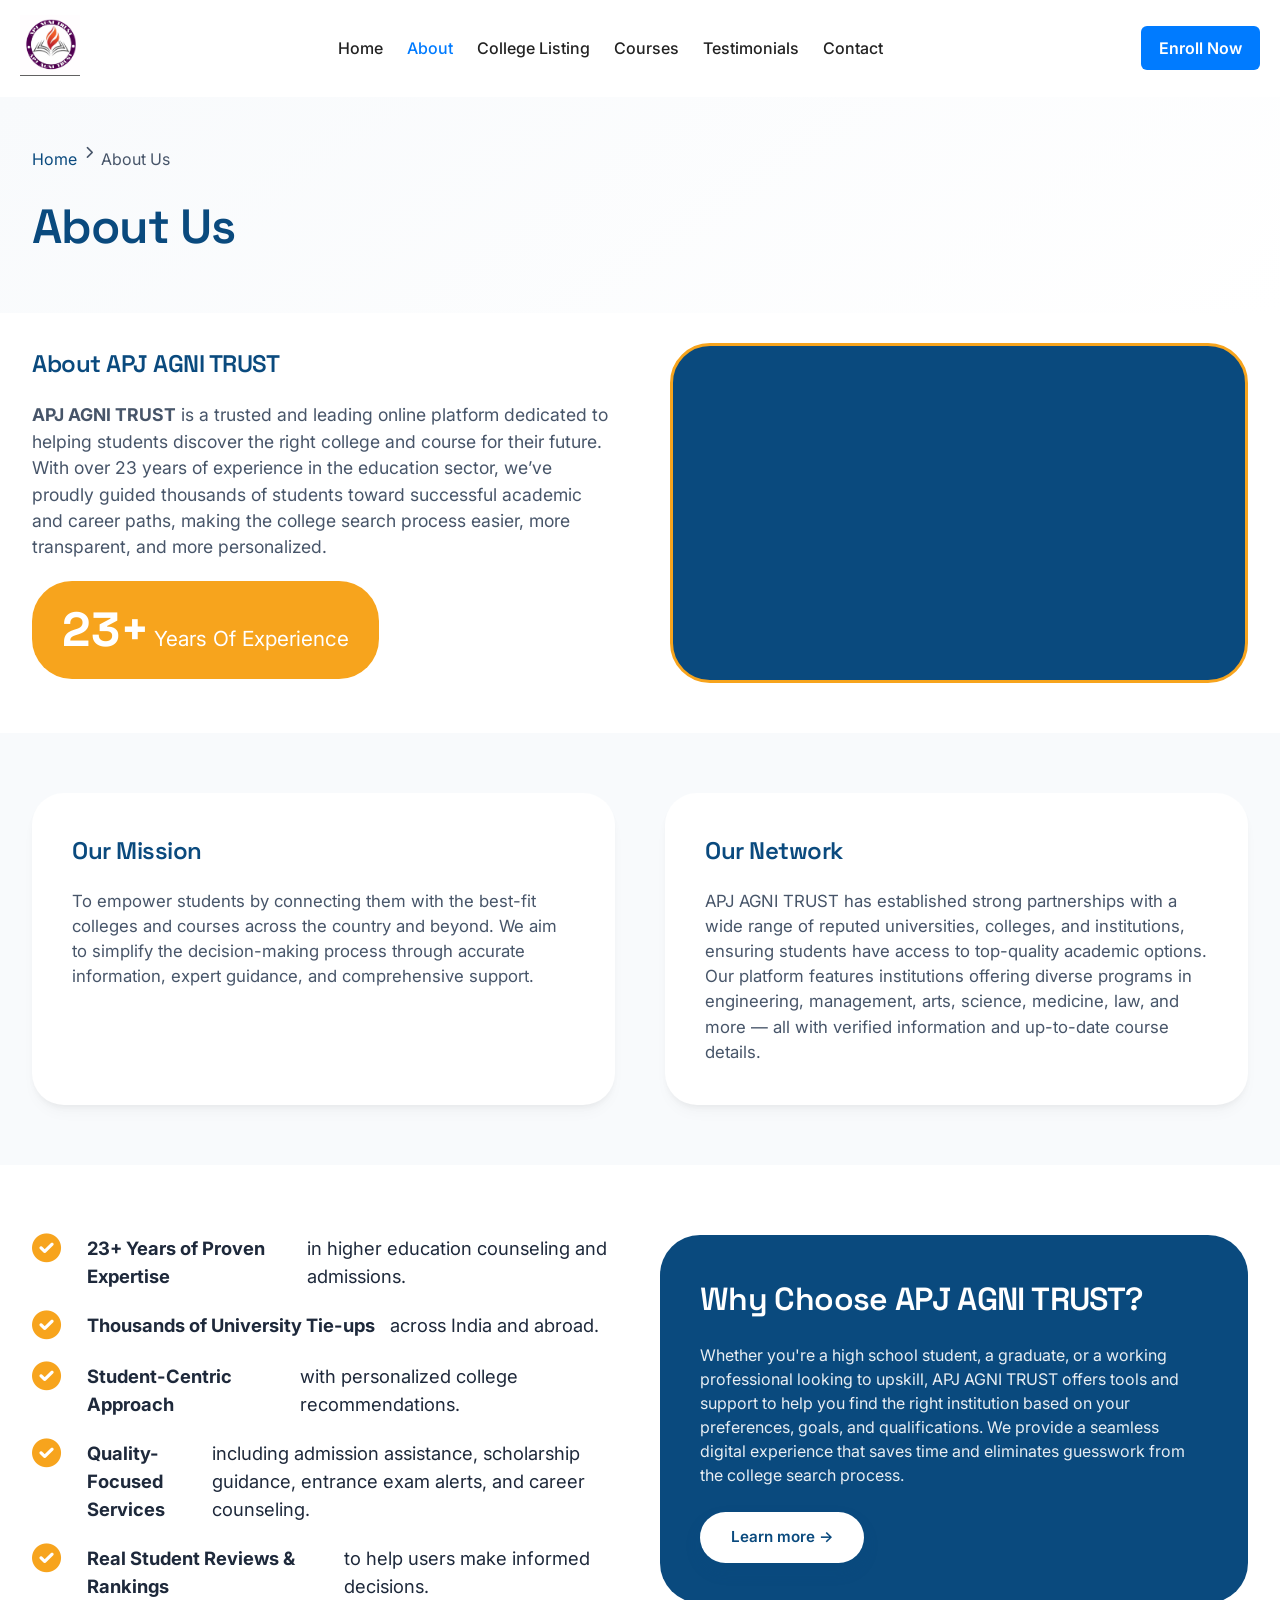
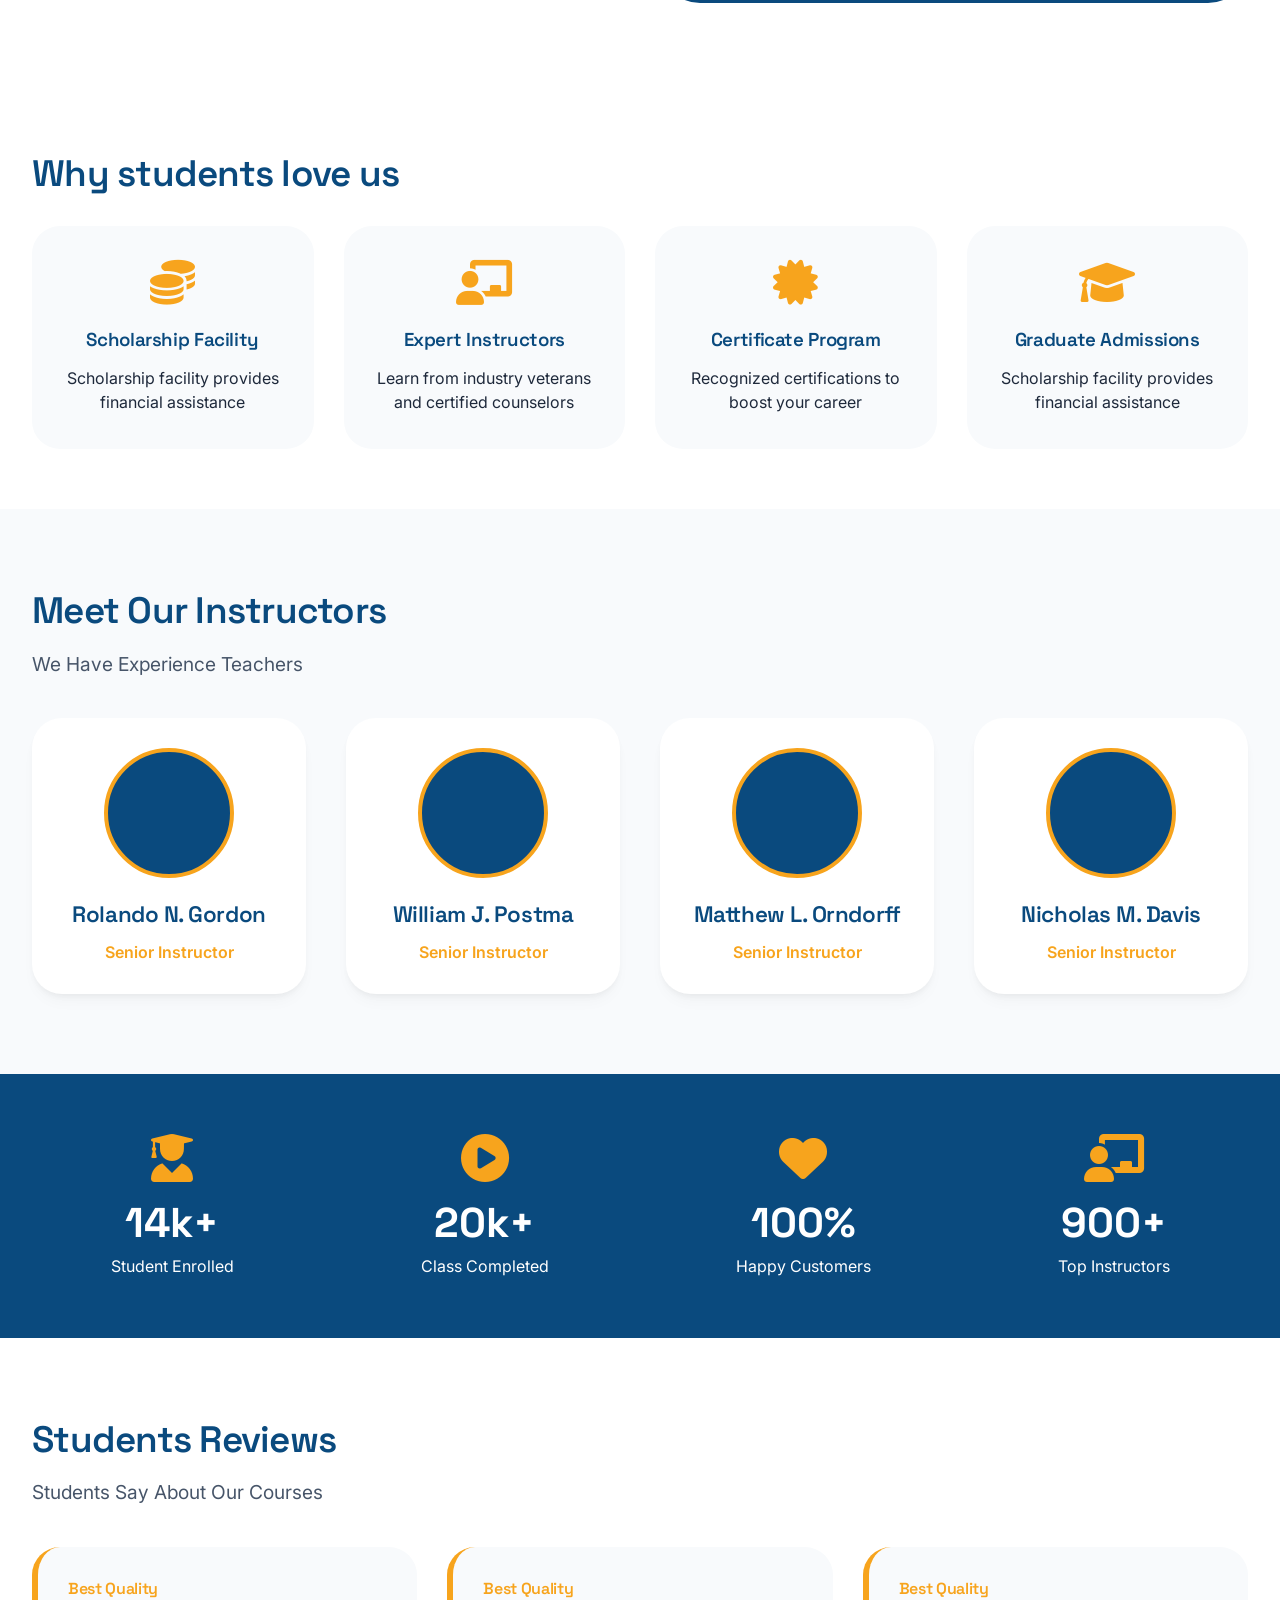
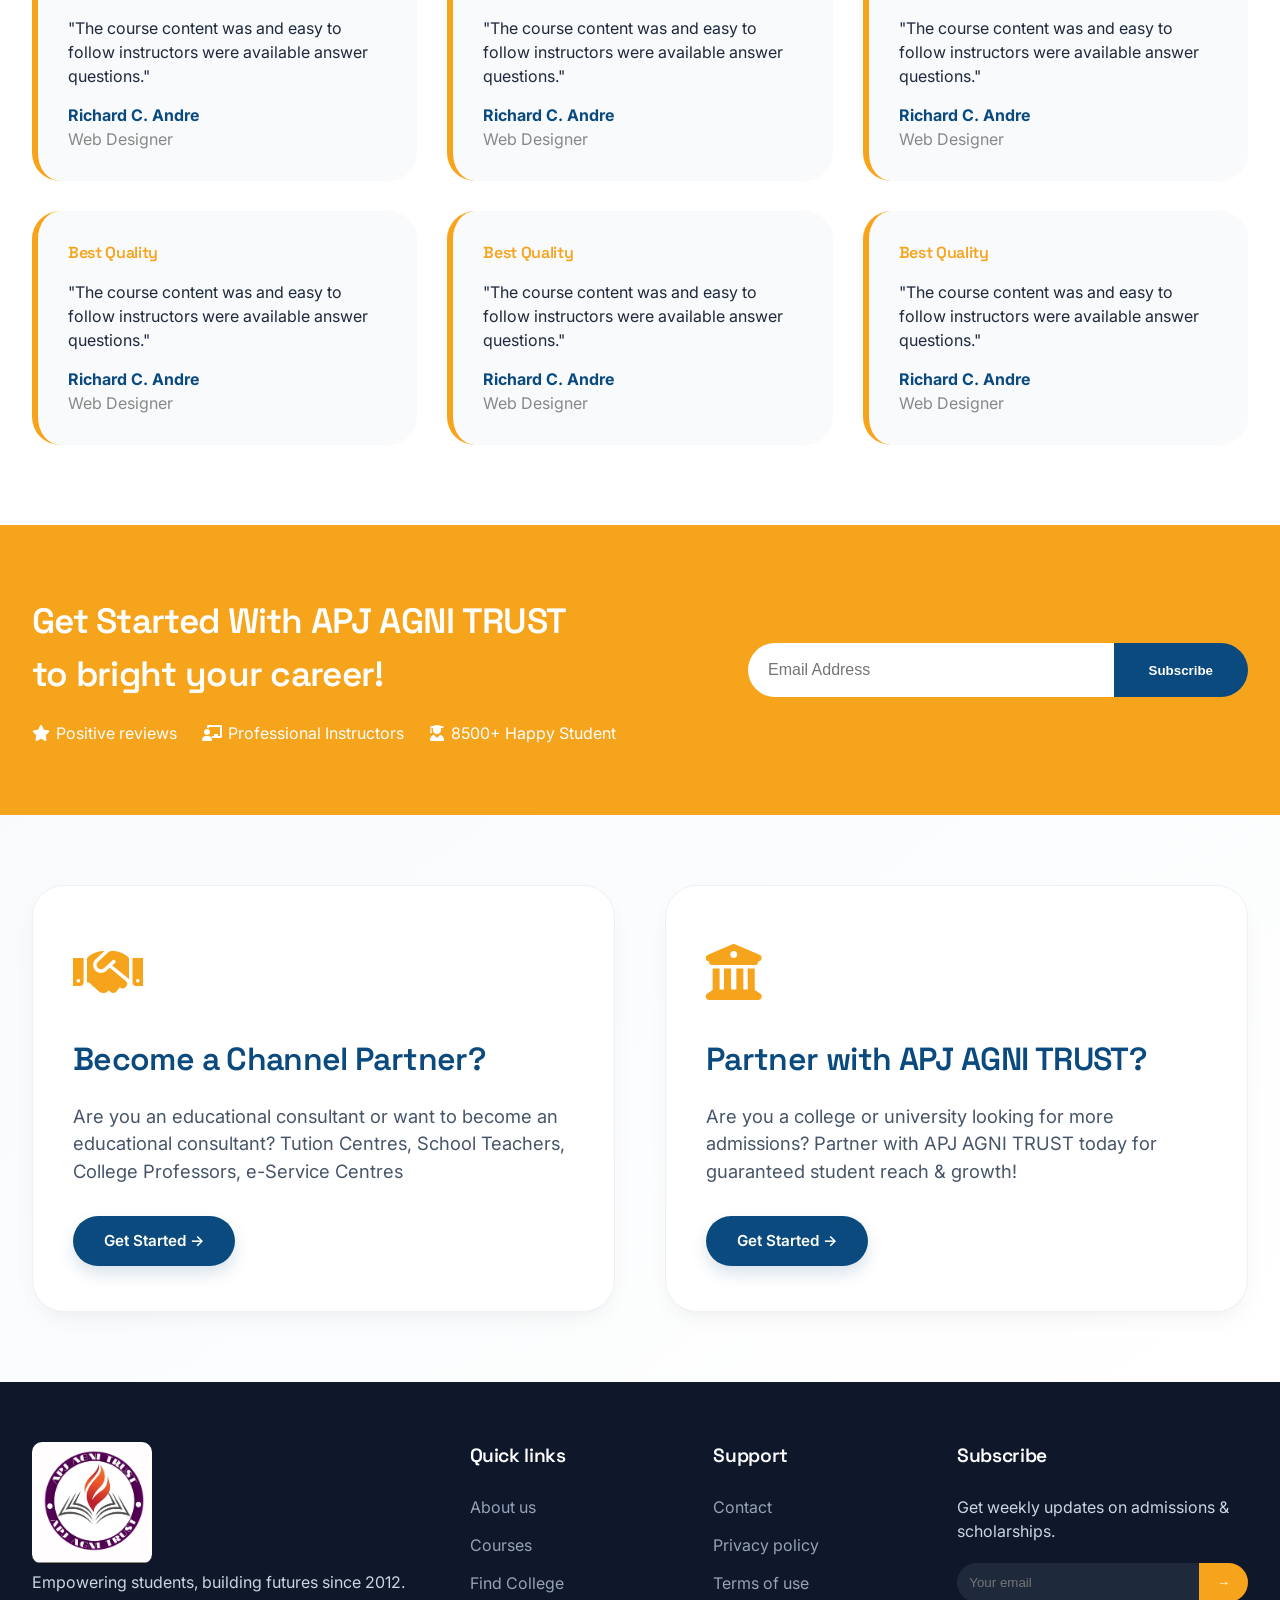
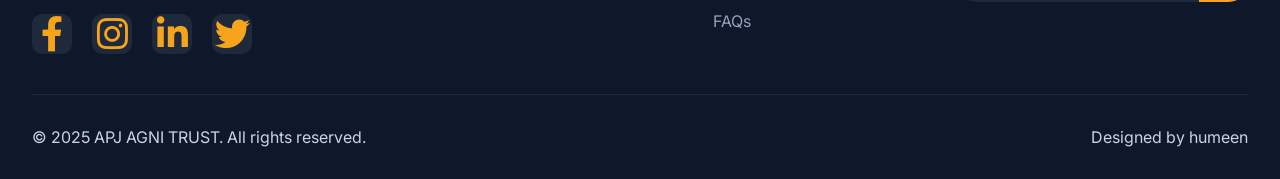
==== commit 1f79fa2a: "added image and removed x icon" ====
--- a/about.html
+++ b/about.html
@@ -281,7 +281,7 @@
             <a href="#"><i class="fab fa-facebook-f"></i></a>
             <a href="#"><i class="fab fa-instagram"></i></a>
             <a href="#"><i class="fab fa-linkedin-in"></i></a>
-            <a href="#"><i class="fab fa-x-twitter"></i></a>
+            <a href="#"><i class="fab fa-twitter"></i></a>
           </div>
         </div>
         <div class="footer-col">
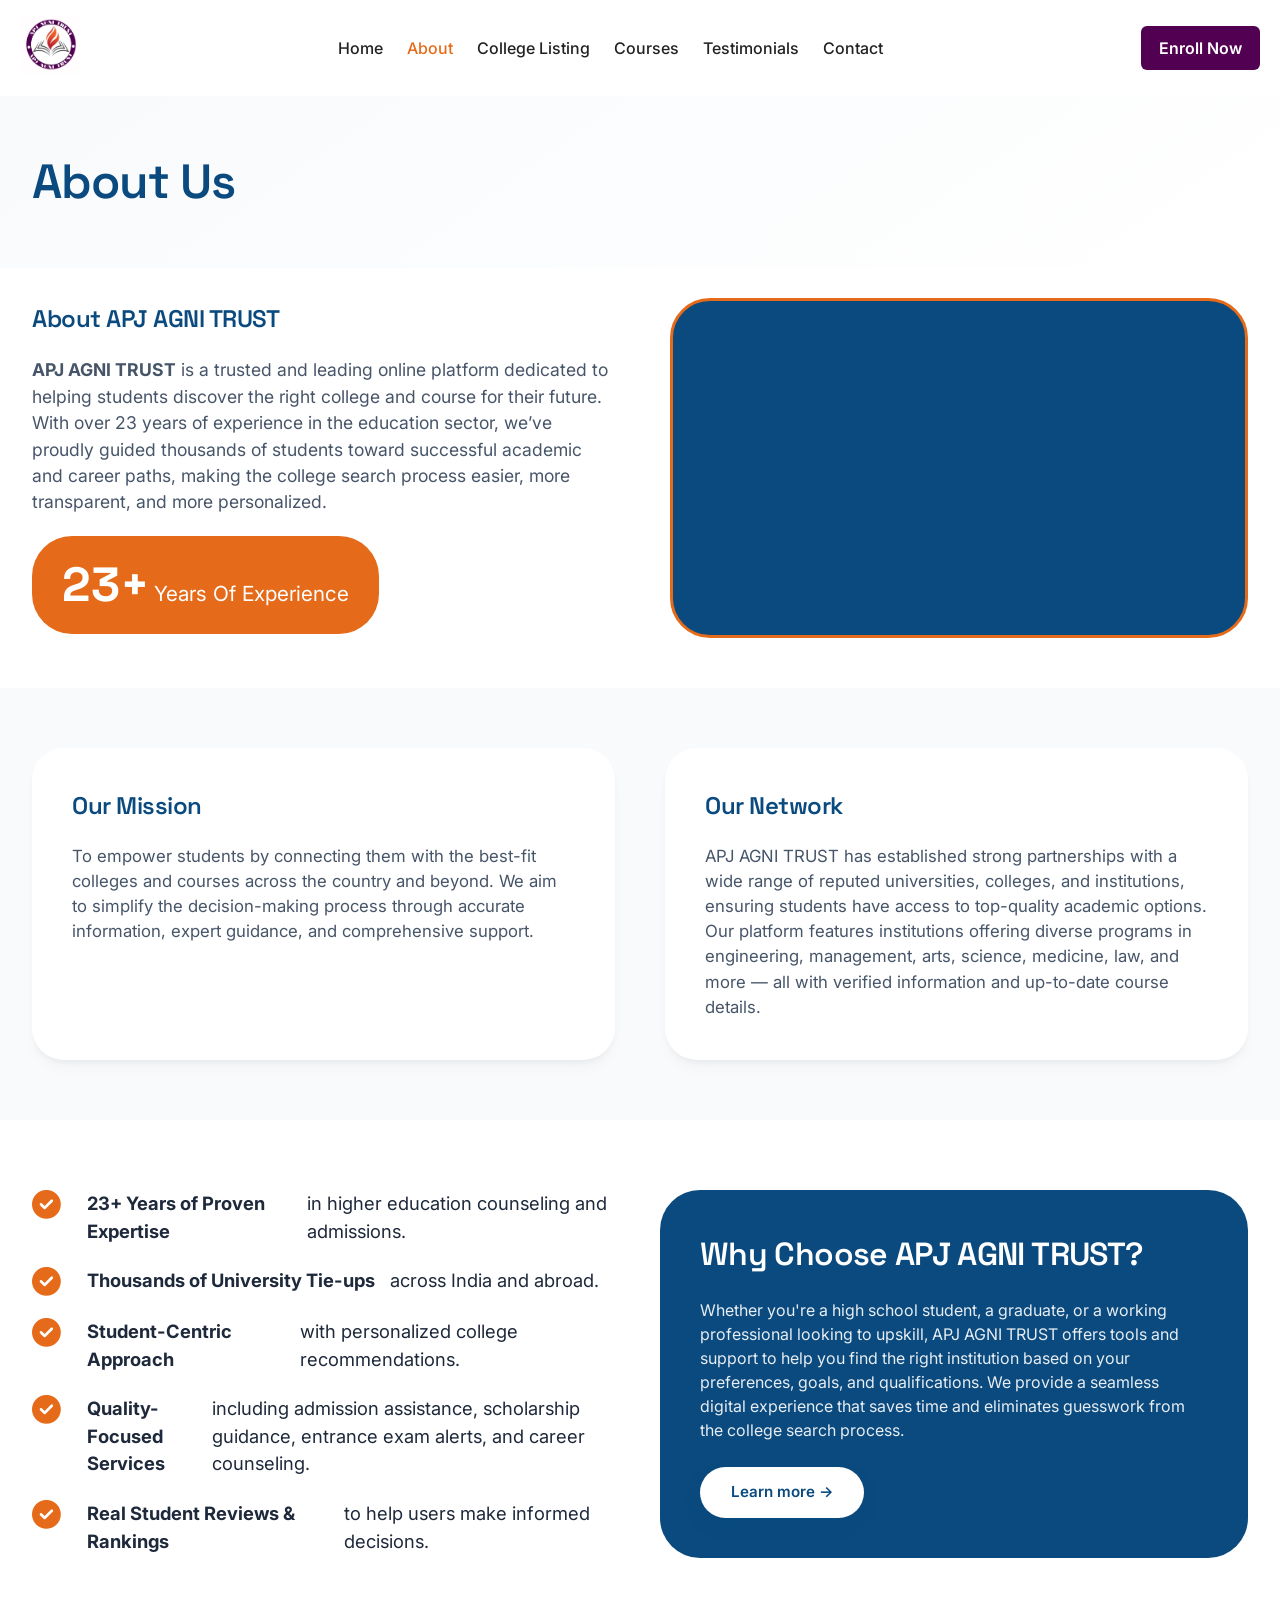
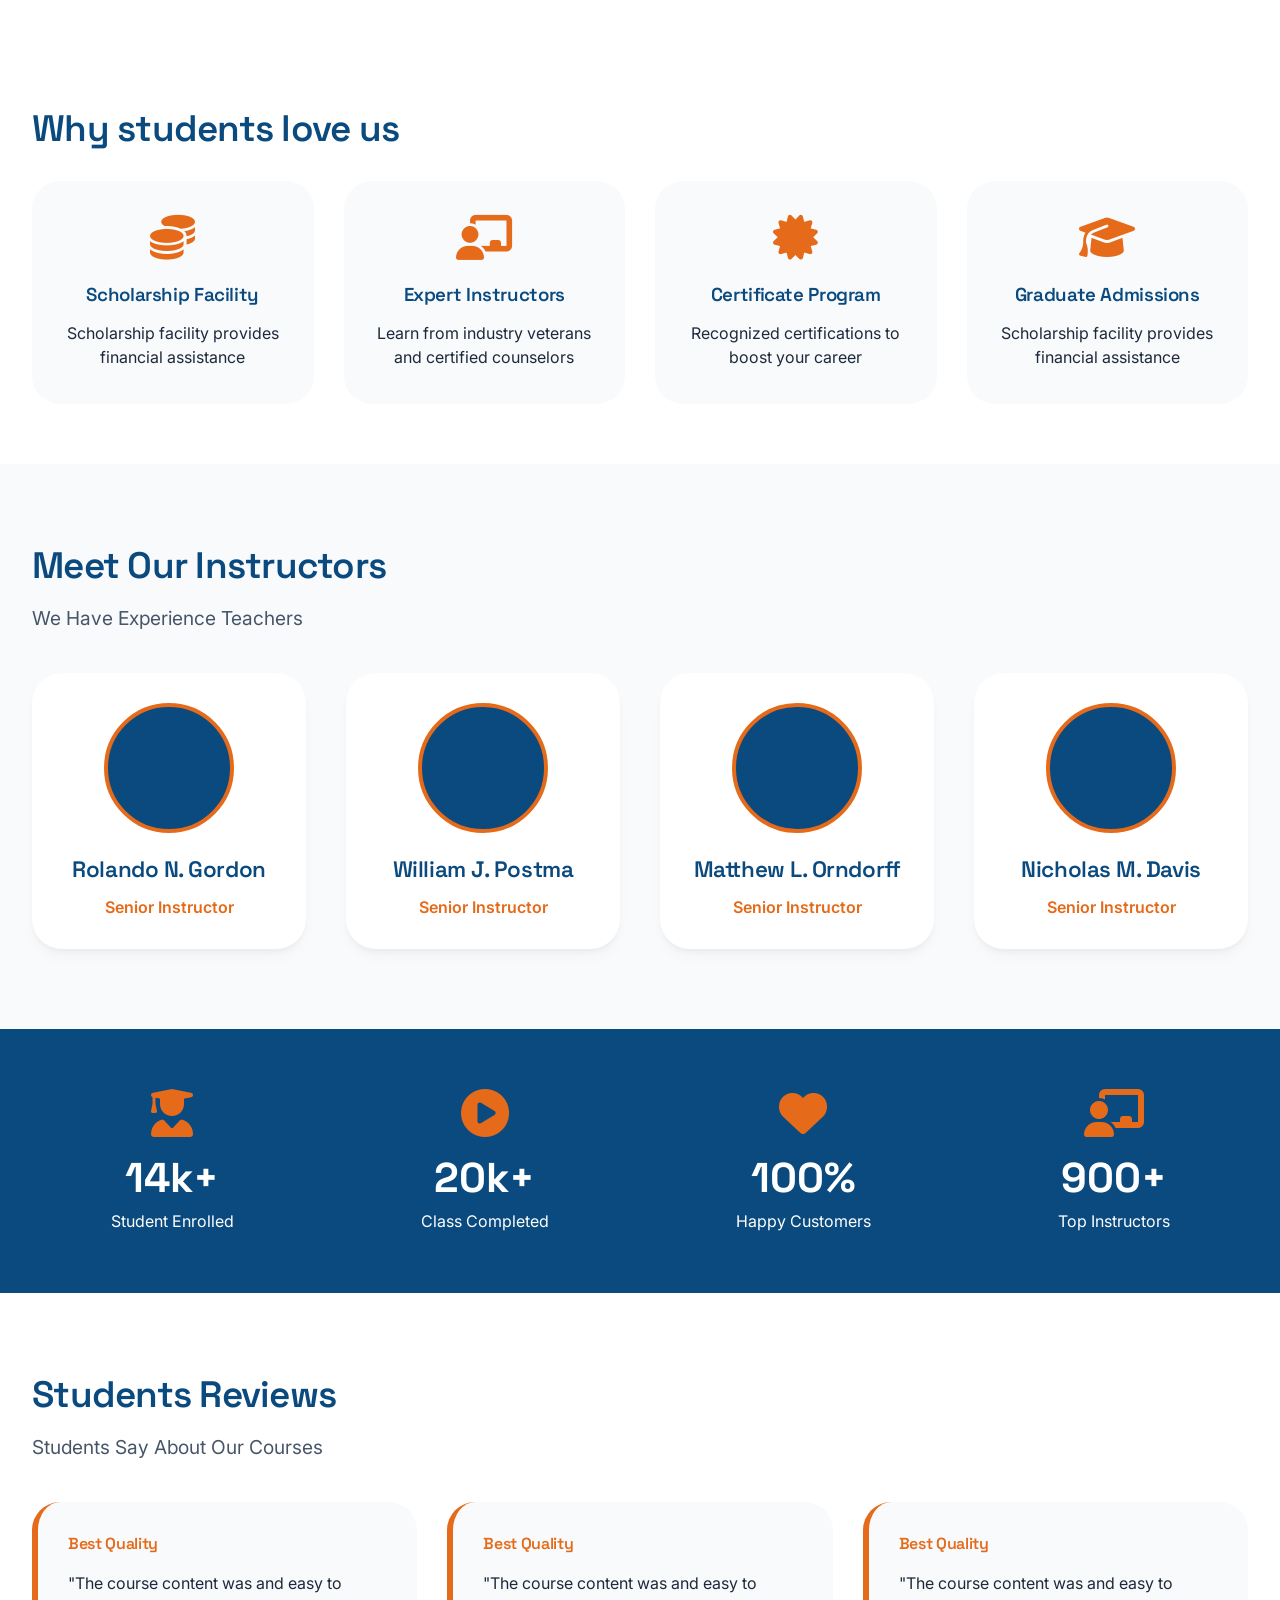
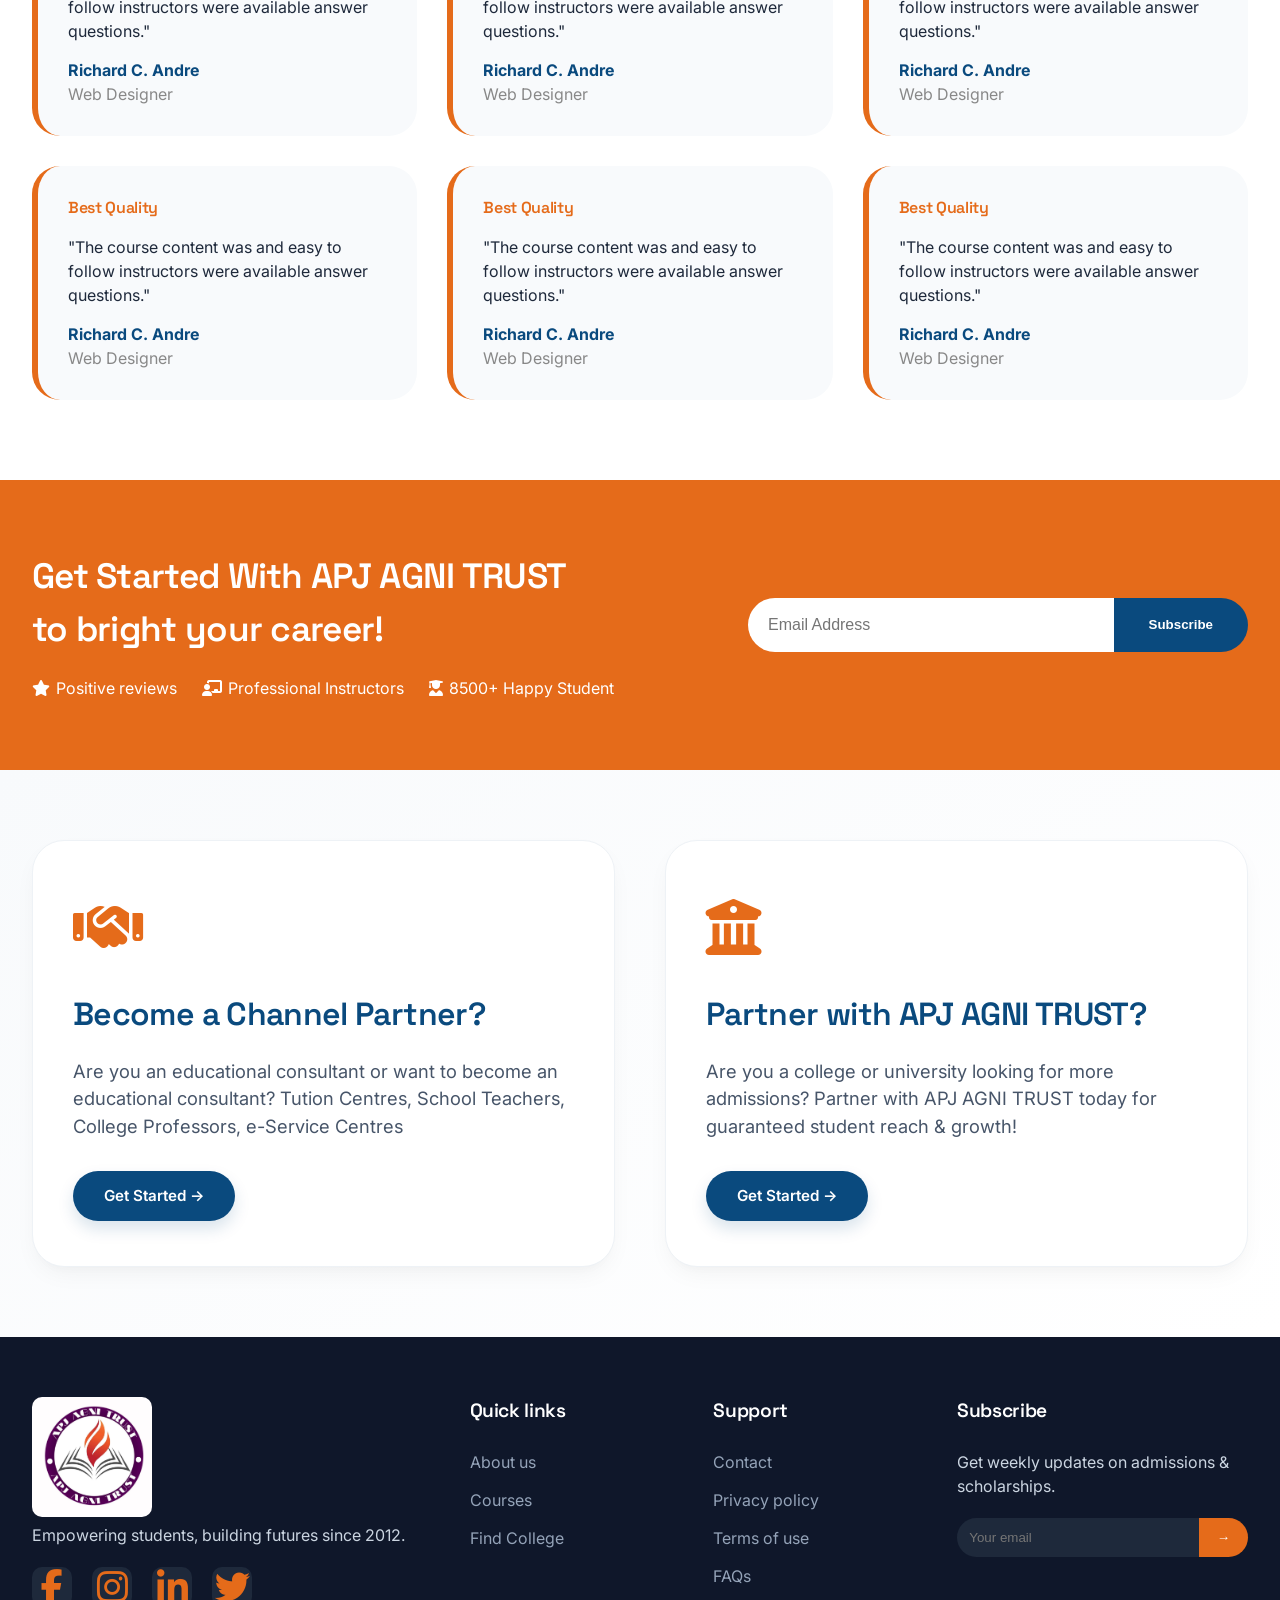
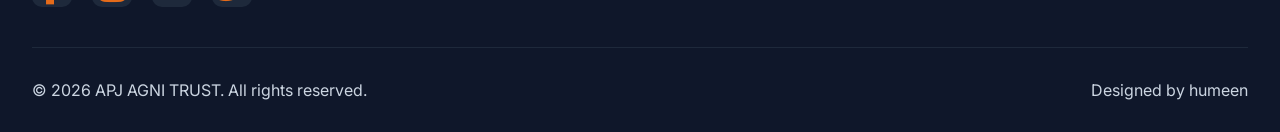
==== commit 6f937897: "fixed css edited contens" ====
--- a/about.html
+++ b/about.html
@@ -11,6 +11,7 @@
   <link
     href="https://fonts.googleapis.com/css2?family=Inter:opsz,wght@14..32,400;14..32,500;14..32,600;14..32,700&family=Space+Grotesk:wght@400;500;600;700&display=swap"
     rel="stylesheet">
+  <link rel="stylesheet" href="https://cdnjs.cloudflare.com/ajax/libs/font-awesome/6.5.1/css/all.min.css">
   <link rel="stylesheet" href="style.css">
 </head>
 
@@ -29,7 +30,7 @@
         <a href="courses.html">Courses</a>
         <a href="testimonials.html">Testimonials</a>
         <a href="contact.html">Contact</a>
-        <a href="contact.html" class="nav-cta mobile-cta">Enroll Now</a>
+        <a href="contact.html" class="nav-cta mobile-cta" style="color: #fff;">Enroll Now</a>
       </div>
 
       <a href="contact.html" class="nav-cta desktop-cta">Enroll Now</a>
@@ -46,9 +47,6 @@
     <!-- ABOUT HERO with breadcrumb -->
     <section class="about-hero">
       <div class="container">
-        <div class="breadcrumb">
-          <a href="#">Home</a> <i class="fas fa-chevron-right" style="font-size:0.8rem;"></i> <span>About Us</span>
-        </div>
         <h1>About Us</h1>
       </div>
     </section>
@@ -313,7 +311,7 @@
         </div>
       </div>
       <div class="footer-bottom">
-        <span>© 2025 APJ AGNI TRUST. All rights reserved.</span>
+        <span>© 2026 APJ AGNI TRUST. All rights reserved.</span>
         <span>Designed by humeen</span>
       </div>
     </div>
--- a/style.css
+++ b/style.css
@@ -2,8 +2,8 @@
 /* ---------- GLOBAL & COLOR VARIABLES ---------- */
 :root {
   --primary: #0A4A7E;        /* deep trust blue */
-  --secondary: #F7A41D;       /* warm amber */
-  --accent: #E56B1A;          /* deep orange accent */
+  --secondary: #e56b1a;       /* warm amber */
+  --accent: #520052;          /* deep orange accent */
   --gray-100: #F8FAFC;
   --gray-200: #F1F5F9;
   --gray-600: #475569;
@@ -102,7 +102,6 @@
   display: flex;
   align-items: center;
   justify-content: space-between;
-  gap: 20px;
   padding: 15px 20px;
 }
 
@@ -119,12 +118,12 @@
 }
 
 .nav-links a.active {
-  color: #007bff;
+  color: #e56b1a;
 }
 
 .nav-cta {
   text-decoration: none;
-  background: #007bff;
+  background: #520052;
   color: #fff;
   padding: 10px 18px;
   border-radius: 6px;
@@ -1365,6 +1364,7 @@
   gap: 20px;
   margin-bottom: 35px;
   align-items: flex-start;
+  flex-direction: column;
 }
 .info-icon {
   width: 55px;
@@ -1492,6 +1492,20 @@
 
 /* ---------- MEDIA QUERIES (mobile responsive) ---------- */
 @media (max-width: 1000px) {
+
+  body{
+    scrollbar-width: none; /* Firefox */
+      -ms-overflow-style: none; /* IE and Edge */
+  }
+
+  *::-webkit-scrollbar {
+    display: none; /* Chrome, Safari */
+  }
+
+  *{
+    overflow-x: hidden;
+  }
+
   .listing-wrapper {
     grid-template-columns: 1fr;
   }
@@ -1501,12 +1515,25 @@
   }
 }
 @media (max-width: 900px) {
+
+  body{
+    scrollbar-width: none; /* Firefox */
+      -ms-overflow-style: none; /* IE and Edge */
+  }
+
+  *::-webkit-scrollbar {
+    display: none; /* Chrome, Safari */
+  }
+
+  *{
+    overflow-x: hidden;
+  }
+
   .navbar {
     flex-wrap: wrap;
   }
   .nav-links {
     order: 3;
-    margin-top: 15px;
     width: 100%;
     justify-content: center;
   }
@@ -1528,6 +1555,19 @@
   }
 }
 @media (max-width: 600px) {
+
+  body{
+    scrollbar-width: none; /* Firefox */
+      -ms-overflow-style: none; /* IE and Edge */
+  }
+
+  *::-webkit-scrollbar {
+    display: none; /* Chrome, Safari */
+  }
+
+  *{
+    overflow-x: hidden;
+  }
   .container {
     padding: 0 20px;
   }
